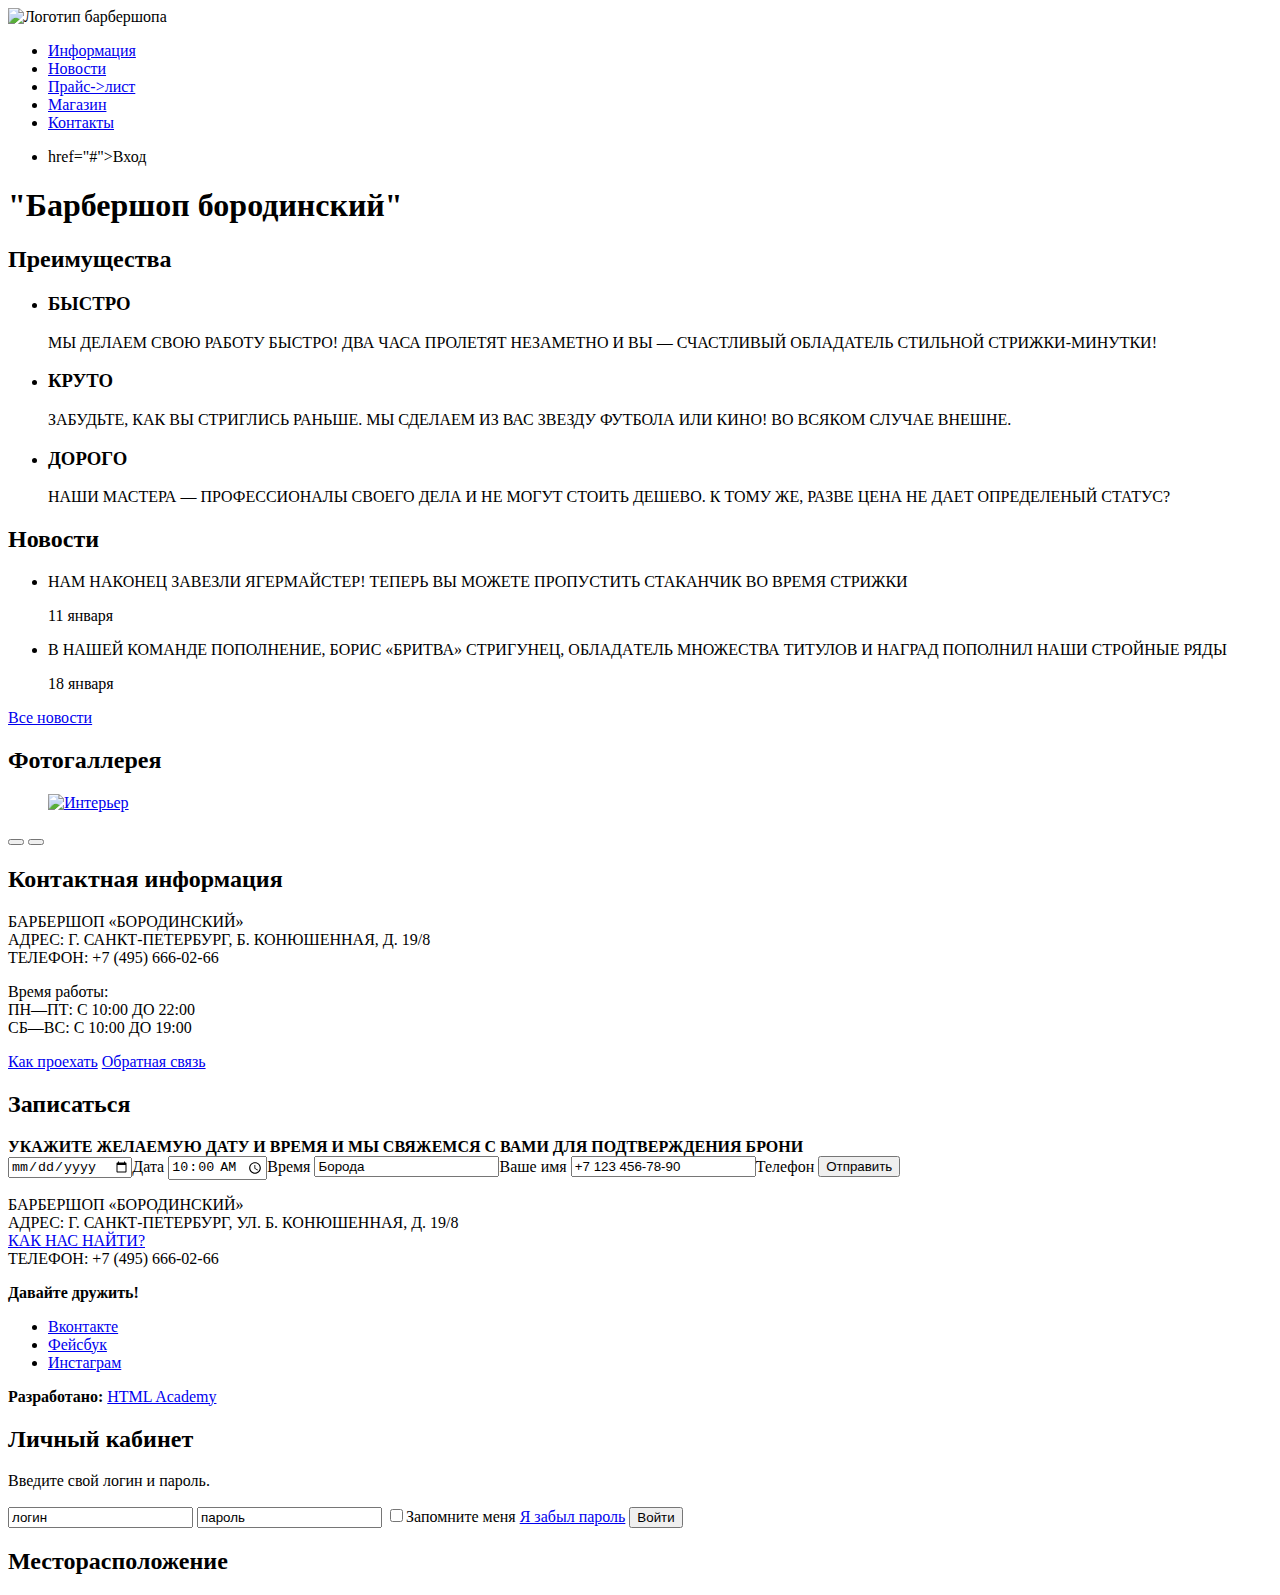
==== index.html @ cf3f2c6b "Первая разметка index" ====
<!DOCTYPE html>
  <html lang="ru">
    <head>
      <meta charset="utf-8">
      <title>Barbershop borodinski</title>
    </head>
    <body>
      <header class="page-header">
        <nav class="page-navi">
          <a class="page-header-logo">
            <img src="1" alt="Логотип барбершопа">
          </a>
          <ul class="site-navi">
            <li><a href="info.html">Информация</a></li>
            <li><a href="news.html">Новости</a></li>
            <li><a href="price.html">Прайс->лист</a></li>
            <li><a href="shop.html">Магазин</a></li>
            <li><a href="contacts.html">Контакты</a></li>
          </ul>
          <ul class="user-navi">
            <li><a class="login-link">href="#">Вход</a></li>
          </ul>
        </nav>
      </header>
      <main>
        <h1 class="visually-hidden">"Барбершоп бородинский"</h1>
        <section class="features">
          <h2 class="visually-hidden">Преимущества</h2>
          <ul class="features-list">
            <li class="feature-item">
              <h3>БЫСТРО</h3>
              <p>МЫ ДЕЛАЕМ СВОЮ РАБОТУ БЫСТРО! ДВА ЧАСА ПРОЛЕТЯТ
                НЕЗАМЕТНО И ВЫ — СЧАСТЛИВЫЙ ОБЛАДАТЕЛЬ
                СТИЛЬНОЙ СТРИЖКИ-МИНУТКИ!</p>
            </li>
            <li class="feature-item">
              <h3>КРУТО</h3>
              <p>ЗАБУДЬТЕ, КАК ВЫ СТРИГЛИСЬ РАНЬШЕ.
              МЫ СДЕЛАЕМ ИЗ ВАС ЗВЕЗДУ ФУТБОЛА ИЛИ КИНО!
              ВО ВСЯКОМ СЛУЧАЕ ВНЕШНЕ.
              </p>
            </li>
            <li class="feature-item">
              <h3>ДОРОГО</h3>
              <p>НАШИ МАСТЕРА — ПРОФЕССИОНАЛЫ СВОЕГО ДЕЛА И НЕ МОГУТ
                СТОИТЬ ДЕШЕВО. К ТОМУ ЖЕ, РАЗВЕ
                ЦЕНА НЕ ДАЕТ ОПРЕДЕЛЕНЫЙ СТАТУС?</p>
            </li>
          </ul>
        </section>
        <section class="news">
          <h2>Новости</h2>
          <ul class="news-list">
            <li class="news-item">
              <p>НАМ НАКОНЕЦ ЗАВЕЗЛИ ЯГЕРМАЙСТЕР! ТЕПЕРЬ ВЫ МОЖЕТЕ ПРОПУСТИТЬ СТАКАНЧИК ВО ВРЕМЯ СТРИЖКИ</p>
              <time datetime="2019-01-11">11 января</time>
            </li>
            <li class="news-item">
              <p>В НАШЕЙ КОМАНДЕ ПОПОЛНЕНИЕ, БОРИС «БРИТВА» СТРИГУНЕЦ, ОБЛАДAТЕЛЬ МНОЖЕСТВА ТИТУЛОВ И НАГРАД ПОПОЛНИЛ НАШИ СТРОЙНЫЕ РЯДЫ</p>
              <time datetime="2019-01-18">18 января</time>
            </li>
          </ul>
          <a href="news.html" class="button">Все новости</a>
        </section>
        <section class="gallery">
          <h2>Фотогаллерея</h2>
          <figure class="gallery-content">
            <a href="#"><img src="img/stulio.jpg" width="286" height="164" alt="Интерьер"> </a>
          </figure>
          <button type="button" name="back" class="button gallery-button gallery-button-back"></button>
          <button type="button" name="forward" class="button gallery-button gallery-button-forward"></button>
        </section>
        <section class="contacts">
          <h2>Контактная информация</h2>
          <p>БАРБЕРШОП «БОРОДИНСКИЙ»<br>
            АДРЕС: Г. САНКТ-ПЕТЕРБУРГ, Б. КОНЮШЕННАЯ, Д. 19/8<br>
            ТЕЛЕФОН: +7 (495) 666-02-66</p>
          <p>
            Время работы:<br>
            ПН—ПТ: С 10:00 ДО 22:00<br>
            СБ—ВС: С 10:00 ДО 19:00
          </p>
          <a href="#" class="button">Как проехать</a>
          <a href="#" class="button">Обратная связь</a>
        </section>
        <section class="signup">
          <h2>Записаться</h2>
          <b>УКАЖИТЕ ЖЕЛАЕМУЮ ДАТУ И ВРЕМЯ И МЫ СВЯЖЕМСЯ С ВАМИ ДЛЯ ПОДТВЕРЖДЕНИЯ БРОНИ</b>
          <form class="signup-form" action="index.html" method="post">
            <input type="date" name="date" value="08.10.2017"><label for="date">Дата</label>
            <input type="time" name="time" value="10:00"><label for="time">Время</label>
            <input type="text" name="name" value="Борода"><label for="name">Ваше имя</label>
            <input type="tel" name="phone" value="+7 123 456-78-90"><label for="phone">Телефон</label>
            <button type="submit" name="send">Отправить</button>
          </form>
        </section>
      </main>
      <footer class="page-footer">
        <p class="footer-contacts">
          БАРБЕРШОП «БОРОДИНСКИЙ»<br>
          АДРЕС: Г. САНКТ-ПЕТЕРБУРГ, УЛ. Б. КОНЮШЕННАЯ, Д. 19/8<br>
          <a href="map.html">КАК НАС НАЙТИ?</a><br>
          ТЕЛЕФОН: +7 (495) 666-02-66
        </p>
        <div class="footer-social">
          <b>Давайте дружить!</b>
          <ul>
            <li><a href="#" class="social-button vk-link">Вконтакте</a></li>
            <li><a href="#" class="social-button fb-link">Фейсбук</a></li>
            <li><a href="#" class="social-button inst-link">Инстаграм</a></li>
          </ul>
        </div>
        <p class="footer-copyright">
          <b>Разработано:</b>
          <a href="https://htmlacademy.ru" class="button">HTML Academy</a>
        </p>
      </footer>
      <section class="modal modal-login">
        <h2>Личный кабинет</h2>
        <p>Введите свой логин и пароль.</p>
        <form class="modal-login-form" action="index.html" method="post">
          <input type="text" name="login" value="логин">
          <input type="text" name="password" value="пароль">
          <input type="checkbox" name="remember"><label for="remember">Запомните меня</label>
          <a href="#" class="password-restore-link">Я забыл пароль</a>
          <button type="submit" name="button">Войти</button>
        </form>
      </section>
      <section class="modal modal-map">
        <h2 class="visually-hidden">Месторасположение</h2>

      </section>



    </body>
  </html>
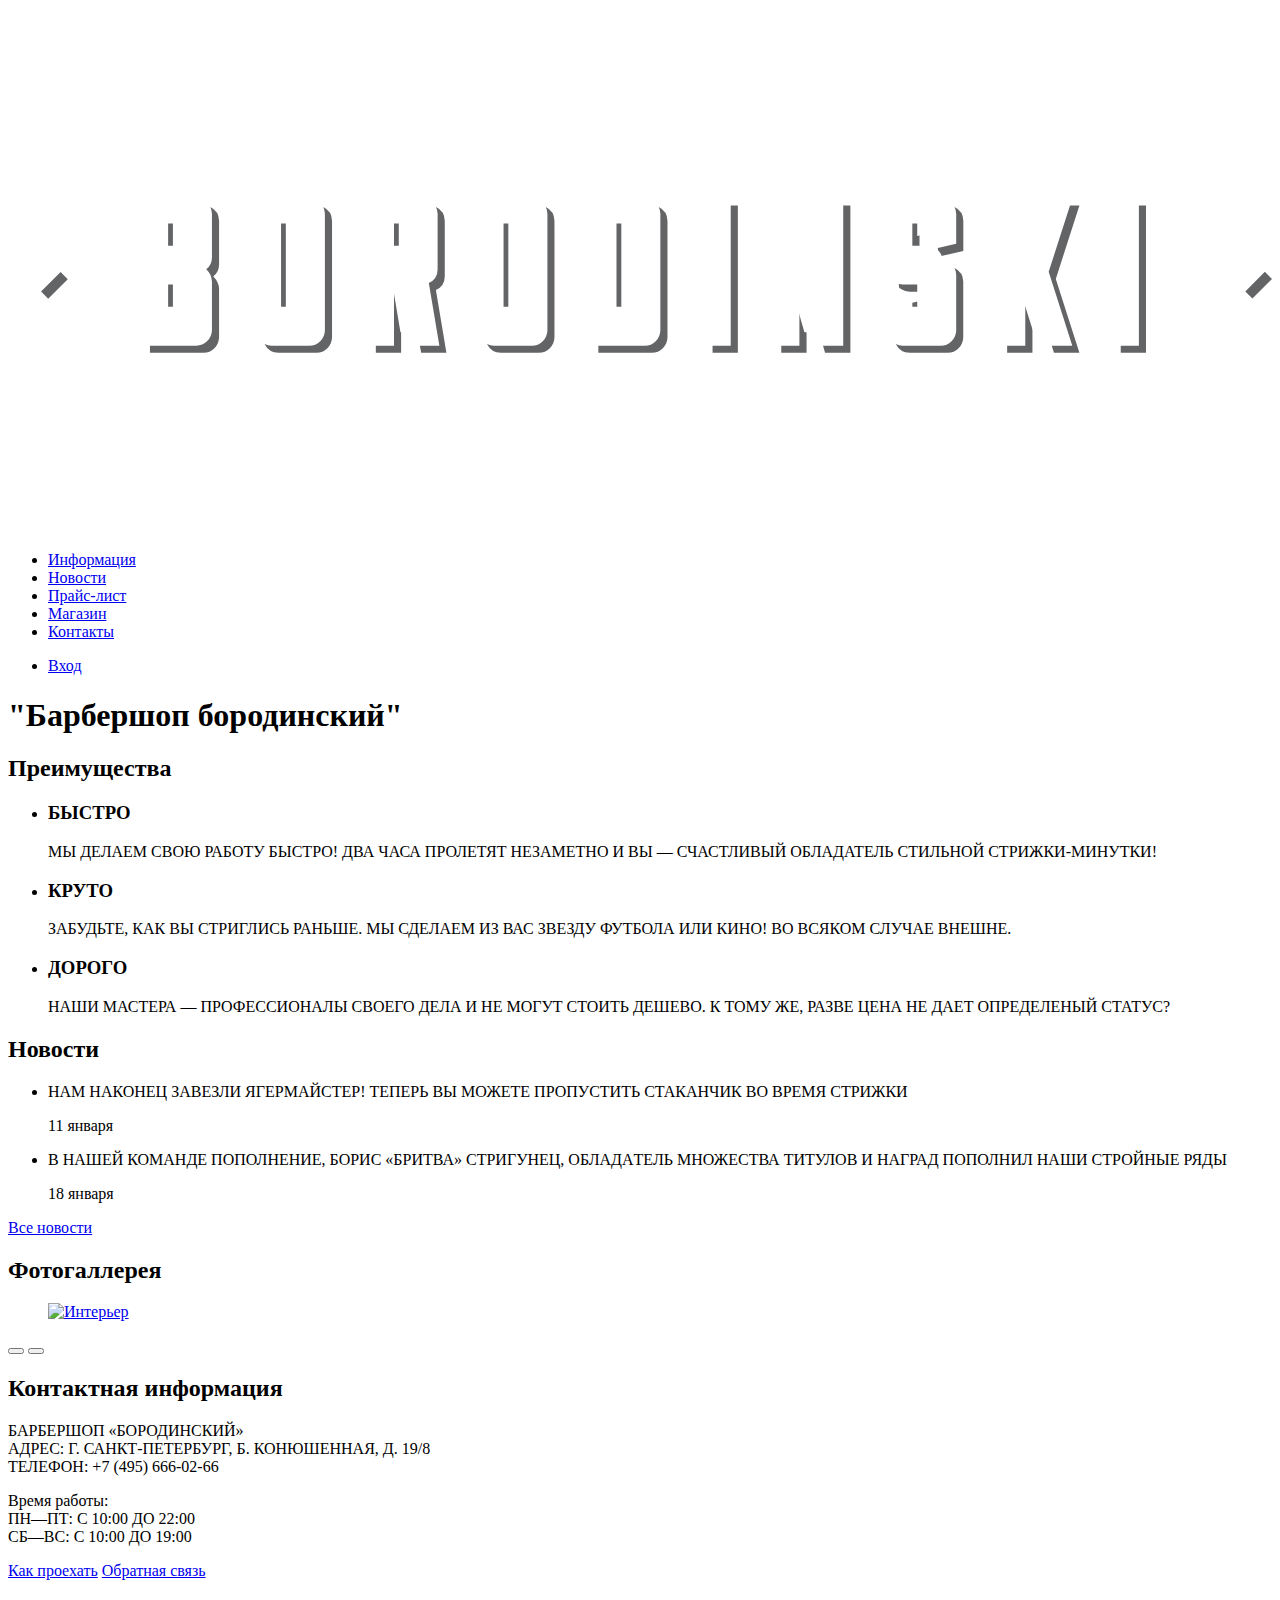
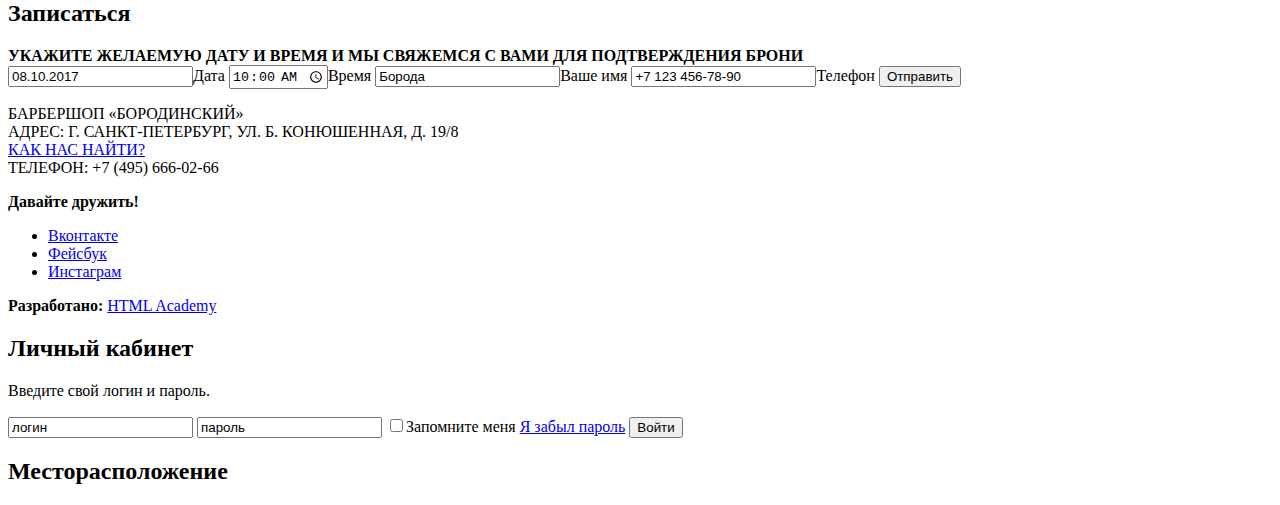
==== commit ab0c17b6: "Первичная разметка страниц" ====
--- a/index.html
+++ b/index.html
@@ -8,17 +8,17 @@
       <header class="page-header">
         <nav class="page-navi">
           <a class="page-header-logo">
-            <img src="1" alt="Логотип барбершопа">
+            <img src="img/index-logo.svg" alt="Логотип барбершопа">
           </a>
           <ul class="site-navi">
             <li><a href="info.html">Информация</a></li>
             <li><a href="news.html">Новости</a></li>
-            <li><a href="price.html">Прайс->лист</a></li>
+            <li><a href="price.html">Прайс-лист</a></li>
             <li><a href="shop.html">Магазин</a></li>
             <li><a href="contacts.html">Контакты</a></li>
           </ul>
           <ul class="user-navi">
-            <li><a class="login-link">href="#">Вход</a></li>
+            <li><a class="login-link" href="#">Вход</a></li>
           </ul>
         </nav>
       </header>
@@ -87,10 +87,10 @@
           <h2>Записаться</h2>
           <b>УКАЖИТЕ ЖЕЛАЕМУЮ ДАТУ И ВРЕМЯ И МЫ СВЯЖЕМСЯ С ВАМИ ДЛЯ ПОДТВЕРЖДЕНИЯ БРОНИ</b>
           <form class="signup-form" action="index.html" method="post">
-            <input type="date" name="date" value="08.10.2017"><label for="date">Дата</label>
-            <input type="time" name="time" value="10:00"><label for="time">Время</label>
-            <input type="text" name="name" value="Борода"><label for="name">Ваше имя</label>
-            <input type="tel" name="phone" value="+7 123 456-78-90"><label for="phone">Телефон</label>
+            <input type="text" name="date" id="date" value="08.10.2017"><label for="date">Дата</label>
+            <input type="time" name="time" id="time" value="10:00"><label for="time">Время</label>
+            <input type="text" name="name" id="name" value="Борода"><label for="name">Ваше имя</label>
+            <input type="tel" name="phone" id="phone" value="+7 123 456-78-90"><label for="phone">Телефон</label>
             <button type="submit" name="send">Отправить</button>
           </form>
         </section>
@@ -119,9 +119,9 @@
         <h2>Личный кабинет</h2>
         <p>Введите свой логин и пароль.</p>
         <form class="modal-login-form" action="index.html" method="post">
-          <input type="text" name="login" value="логин">
+          <input type="text" name="login" id="login" value="логин">
           <input type="text" name="password" value="пароль">
-          <input type="checkbox" name="remember"><label for="remember">Запомните меня</label>
+          <input type="checkbox" id="remember" name="remember"><label for="remember">Запомните меня</label>
           <a href="#" class="password-restore-link">Я забыл пароль</a>
           <button type="submit" name="button">Войти</button>
         </form>
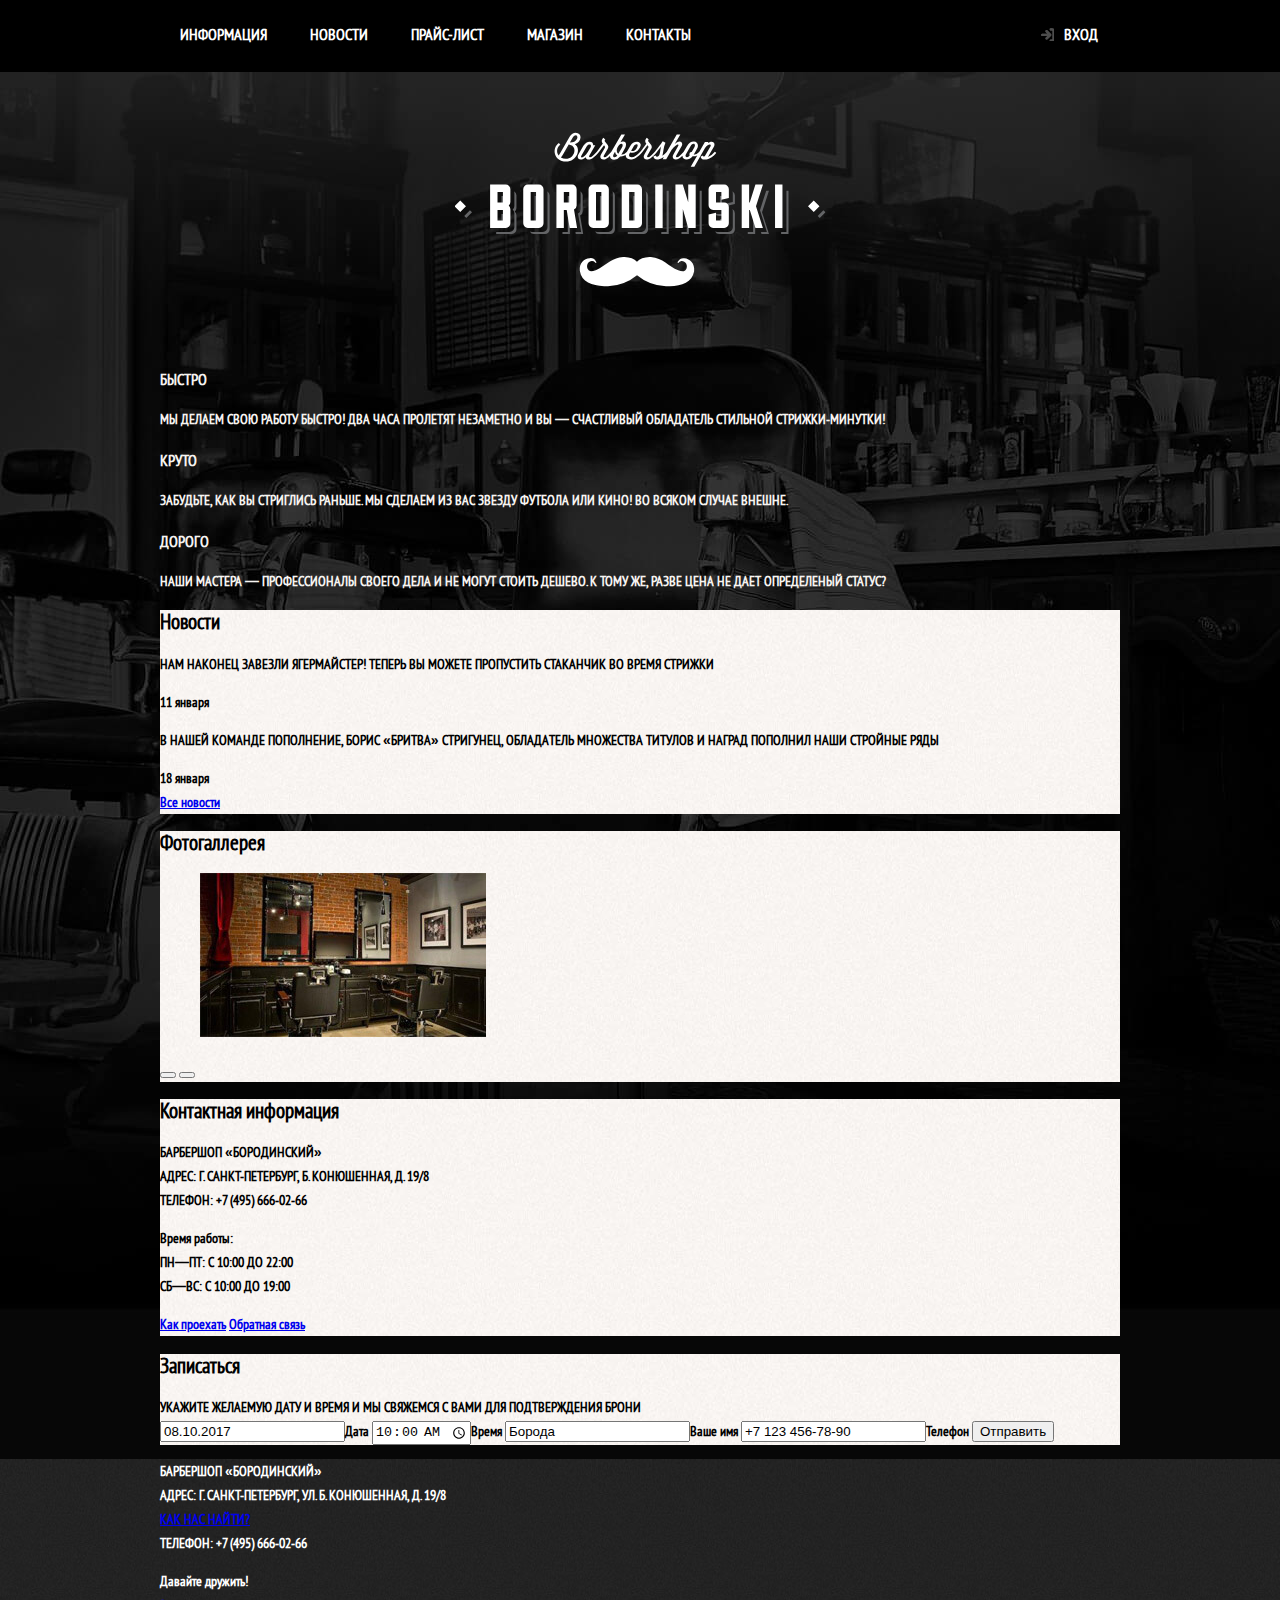
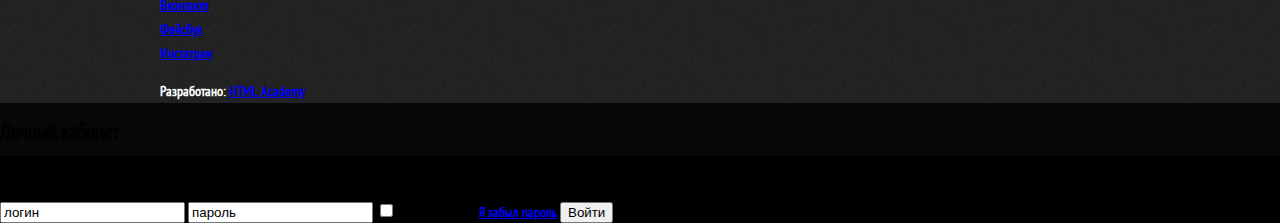
==== commit e1e81152: "Стилизовал хэдеры, загрузил контентные картинки" ====
--- a/index.html
+++ b/index.html
@@ -3,117 +3,127 @@
     <head>
       <meta charset="utf-8">
       <title>Barbershop borodinski</title>
+      <link rel="stylesheet" href="css/master.css">
     </head>
     <body>
       <header class="page-header">
-        <nav class="page-navi">
-          <a class="page-header-logo">
-            <img src="img/index-logo.svg" alt="Логотип барбершопа">
-          </a>
-          <ul class="site-navi">
-            <li><a href="info.html">Информация</a></li>
-            <li><a href="news.html">Новости</a></li>
-            <li><a href="price.html">Прайс-лист</a></li>
-            <li><a href="shop.html">Магазин</a></li>
-            <li><a href="contacts.html">Контакты</a></li>
-          </ul>
-          <ul class="user-navi">
-            <li><a class="login-link" href="#">Вход</a></li>
-          </ul>
-        </nav>
+        <div class="wraper wraper-header">
+
+          <nav class="page-navi main-page-navi">
+            <a class="page-header-logo">
+              <img src="img/index-logo.svg" width="371" height="155" alt="Логотип барбершопа">
+            </a>
+            <ul class="user-navi">
+              <li><a class="login-link" href="#">Вход</a></li>
+            </ul>
+            <ul class="site-navi">
+              <li><a href="info.html">Информация</a></li>
+              <li><a href="news.html">Новости</a></li>
+              <li><a href="price.html">Прайс-лист</a></li>
+              <li><a href="shop.html">Магазин</a></li>
+              <li><a href="contacts.html">Контакты</a></li>
+            </ul>
+          </nav>
+        </div>
       </header>
       <main>
-        <h1 class="visually-hidden">"Барбершоп бородинский"</h1>
-        <section class="features">
-          <h2 class="visually-hidden">Преимущества</h2>
-          <ul class="features-list">
-            <li class="feature-item">
-              <h3>БЫСТРО</h3>
-              <p>МЫ ДЕЛАЕМ СВОЮ РАБОТУ БЫСТРО! ДВА ЧАСА ПРОЛЕТЯТ
-                НЕЗАМЕТНО И ВЫ — СЧАСТЛИВЫЙ ОБЛАДАТЕЛЬ
-                СТИЛЬНОЙ СТРИЖКИ-МИНУТКИ!</p>
-            </li>
-            <li class="feature-item">
-              <h3>КРУТО</h3>
-              <p>ЗАБУДЬТЕ, КАК ВЫ СТРИГЛИСЬ РАНЬШЕ.
-              МЫ СДЕЛАЕМ ИЗ ВАС ЗВЕЗДУ ФУТБОЛА ИЛИ КИНО!
-              ВО ВСЯКОМ СЛУЧАЕ ВНЕШНЕ.
-              </p>
-            </li>
-            <li class="feature-item">
-              <h3>ДОРОГО</h3>
-              <p>НАШИ МАСТЕРА — ПРОФЕССИОНАЛЫ СВОЕГО ДЕЛА И НЕ МОГУТ
-                СТОИТЬ ДЕШЕВО. К ТОМУ ЖЕ, РАЗВЕ
-                ЦЕНА НЕ ДАЕТ ОПРЕДЕЛЕНЫЙ СТАТУС?</p>
-            </li>
-          </ul>
-        </section>
-        <section class="news">
-          <h2>Новости</h2>
-          <ul class="news-list">
-            <li class="news-item">
-              <p>НАМ НАКОНЕЦ ЗАВЕЗЛИ ЯГЕРМАЙСТЕР! ТЕПЕРЬ ВЫ МОЖЕТЕ ПРОПУСТИТЬ СТАКАНЧИК ВО ВРЕМЯ СТРИЖКИ</p>
-              <time datetime="2019-01-11">11 января</time>
-            </li>
-            <li class="news-item">
-              <p>В НАШЕЙ КОМАНДЕ ПОПОЛНЕНИЕ, БОРИС «БРИТВА» СТРИГУНЕЦ, ОБЛАДAТЕЛЬ МНОЖЕСТВА ТИТУЛОВ И НАГРАД ПОПОЛНИЛ НАШИ СТРОЙНЫЕ РЯДЫ</p>
-              <time datetime="2019-01-18">18 января</time>
-            </li>
-          </ul>
-          <a href="news.html" class="button">Все новости</a>
-        </section>
-        <section class="gallery">
-          <h2>Фотогаллерея</h2>
-          <figure class="gallery-content">
-            <a href="#"><img src="img/stulio.jpg" width="286" height="164" alt="Интерьер"> </a>
-          </figure>
-          <button type="button" name="back" class="button gallery-button gallery-button-back"></button>
-          <button type="button" name="forward" class="button gallery-button gallery-button-forward"></button>
-        </section>
-        <section class="contacts">
-          <h2>Контактная информация</h2>
-          <p>БАРБЕРШОП «БОРОДИНСКИЙ»<br>
-            АДРЕС: Г. САНКТ-ПЕТЕРБУРГ, Б. КОНЮШЕННАЯ, Д. 19/8<br>
-            ТЕЛЕФОН: +7 (495) 666-02-66</p>
-          <p>
-            Время работы:<br>
-            ПН—ПТ: С 10:00 ДО 22:00<br>
-            СБ—ВС: С 10:00 ДО 19:00
-          </p>
-          <a href="#" class="button">Как проехать</a>
-          <a href="#" class="button">Обратная связь</a>
-        </section>
-        <section class="signup">
-          <h2>Записаться</h2>
-          <b>УКАЖИТЕ ЖЕЛАЕМУЮ ДАТУ И ВРЕМЯ И МЫ СВЯЖЕМСЯ С ВАМИ ДЛЯ ПОДТВЕРЖДЕНИЯ БРОНИ</b>
-          <form class="signup-form" action="index.html" method="post">
-            <input type="text" name="date" id="date" value="08.10.2017"><label for="date">Дата</label>
-            <input type="time" name="time" id="time" value="10:00"><label for="time">Время</label>
-            <input type="text" name="name" id="name" value="Борода"><label for="name">Ваше имя</label>
-            <input type="tel" name="phone" id="phone" value="+7 123 456-78-90"><label for="phone">Телефон</label>
-            <button type="submit" name="send">Отправить</button>
-          </form>
-        </section>
+        <div class="wraper wraper-main">
+
+          <h1 class="visually-hidden">"Барбершоп бородинский"</h1>
+          <section class="features">
+            <h2 class="visually-hidden">Преимущества</h2>
+            <ul class="features-list">
+              <li class="feature-item">
+                <h3>БЫСТРО</h3>
+                <p>МЫ ДЕЛАЕМ СВОЮ РАБОТУ БЫСТРО! ДВА ЧАСА ПРОЛЕТЯТ
+                  НЕЗАМЕТНО И ВЫ — СЧАСТЛИВЫЙ ОБЛАДАТЕЛЬ
+                  СТИЛЬНОЙ СТРИЖКИ-МИНУТКИ!</p>
+              </li>
+              <li class="feature-item">
+                <h3>КРУТО</h3>
+                <p>ЗАБУДЬТЕ, КАК ВЫ СТРИГЛИСЬ РАНЬШЕ.
+                МЫ СДЕЛАЕМ ИЗ ВАС ЗВЕЗДУ ФУТБОЛА ИЛИ КИНО!
+                ВО ВСЯКОМ СЛУЧАЕ ВНЕШНЕ.
+                </p>
+              </li>
+              <li class="feature-item">
+                <h3>ДОРОГО</h3>
+                <p>НАШИ МАСТЕРА — ПРОФЕССИОНАЛЫ СВОЕГО ДЕЛА И НЕ МОГУТ
+                  СТОИТЬ ДЕШЕВО. К ТОМУ ЖЕ, РАЗВЕ
+                  ЦЕНА НЕ ДАЕТ ОПРЕДЕЛЕНЫЙ СТАТУС?</p>
+              </li>
+            </ul>
+          </section>
+          <section class="news noisy-background">
+            <h2>Новости</h2>
+            <ul class="news-list">
+              <li class="news-item">
+                <p>НАМ НАКОНЕЦ ЗАВЕЗЛИ ЯГЕРМАЙСТЕР! ТЕПЕРЬ ВЫ МОЖЕТЕ ПРОПУСТИТЬ СТАКАНЧИК ВО ВРЕМЯ СТРИЖКИ</p>
+                <time datetime="2019-01-11">11 января</time>
+              </li>
+              <li class="news-item">
+                <p>В НАШЕЙ КОМАНДЕ ПОПОЛНЕНИЕ, БОРИС «БРИТВА» СТРИГУНЕЦ, ОБЛАДAТЕЛЬ МНОЖЕСТВА ТИТУЛОВ И НАГРАД ПОПОЛНИЛ НАШИ СТРОЙНЫЕ РЯДЫ</p>
+                <time datetime="2019-01-18">18 января</time>
+              </li>
+            </ul>
+            <a href="news.html" class="button">Все новости</a>
+          </section>
+          <section class="gallery noisy-background">
+            <h2>Фотогаллерея</h2>
+            <figure class="gallery-content">
+              <a href="#"><img src="img/studio.jpg" width="286" height="164" alt="Интерьер"> </a>
+            </figure>
+            <button type="button" name="back" class="button gallery-button gallery-button-back"></button>
+            <button type="button" name="forward" class="button gallery-button gallery-button-forward"></button>
+          </section>
+          <section class="contacts noisy-background">
+            <h2>Контактная информация</h2>
+            <p>БАРБЕРШОП «БОРОДИНСКИЙ»<br>
+              АДРЕС: Г. САНКТ-ПЕТЕРБУРГ, Б. КОНЮШЕННАЯ, Д. 19/8<br>
+              ТЕЛЕФОН: +7 (495) 666-02-66</p>
+            <p>
+              Время работы:<br>
+              ПН—ПТ: С 10:00 ДО 22:00<br>
+              СБ—ВС: С 10:00 ДО 19:00
+            </p>
+            <a href="#" class="button">Как проехать</a>
+            <a href="#" class="button">Обратная связь</a>
+          </section>
+          <section class="signup noisy-background">
+            <h2>Записаться</h2>
+            <b>УКАЖИТЕ ЖЕЛАЕМУЮ ДАТУ И ВРЕМЯ И МЫ СВЯЖЕМСЯ С ВАМИ ДЛЯ ПОДТВЕРЖДЕНИЯ БРОНИ</b>
+            <form class="signup-form" action="index.html" method="post">
+              <input type="text" name="date" id="date" value="08.10.2017"><label for="date">Дата</label>
+              <input type="time" name="time" id="time" value="10:00"><label for="time">Время</label>
+              <input type="text" name="name" id="name" value="Борода"><label for="name">Ваше имя</label>
+              <input type="tel" name="phone" id="phone" value="+7 123 456-78-90"><label for="phone">Телефон</label>
+              <button type="submit" name="send">Отправить</button>
+            </form>
+          </section>
+        </div>
       </main>
       <footer class="page-footer">
-        <p class="footer-contacts">
-          БАРБЕРШОП «БОРОДИНСКИЙ»<br>
-          АДРЕС: Г. САНКТ-ПЕТЕРБУРГ, УЛ. Б. КОНЮШЕННАЯ, Д. 19/8<br>
-          <a href="map.html">КАК НАС НАЙТИ?</a><br>
-          ТЕЛЕФОН: +7 (495) 666-02-66
-        </p>
-        <div class="footer-social">
-          <b>Давайте дружить!</b>
-          <ul>
-            <li><a href="#" class="social-button vk-link">Вконтакте</a></li>
-            <li><a href="#" class="social-button fb-link">Фейсбук</a></li>
-            <li><a href="#" class="social-button inst-link">Инстаграм</a></li>
-          </ul>
+        <div class="wraper wraper-footer">
+
+          <p class="footer-contacts">
+            БАРБЕРШОП «БОРОДИНСКИЙ»<br>
+            АДРЕС: Г. САНКТ-ПЕТЕРБУРГ, УЛ. Б. КОНЮШЕННАЯ, Д. 19/8<br>
+            <a href="map.html">КАК НАС НАЙТИ?</a><br>
+            ТЕЛЕФОН: +7 (495) 666-02-66
+          </p>
+          <div class="footer-social">
+            <b>Давайте дружить!</b>
+            <ul>
+              <li><a href="#" class="social-button vk-link">Вконтакте</a></li>
+              <li><a href="#" class="social-button fb-link">Фейсбук</a></li>
+              <li><a href="#" class="social-button inst-link">Инстаграм</a></li>
+            </ul>
+          </div>
+          <p class="footer-copyright">
+            <b>Разработано:</b>
+            <a href="https://htmlacademy.ru" class="button">HTML Academy</a>
+          </p>
         </div>
-        <p class="footer-copyright">
-          <b>Разработано:</b>
-          <a href="https://htmlacademy.ru" class="button">HTML Academy</a>
-        </p>
       </footer>
       <section class="modal modal-login">
         <h2>Личный кабинет</h2>
--- a/css/master.css
+++ b/css/master.css
@@ -0,0 +1,115 @@
+@font-face {
+  font-family: "PT Sans Narrow";
+  src: url("ptsansnarrow.woff") format("woff");
+}
+
+html {
+  height: 100%;
+  width: 100%;
+  margin: 0;
+  padding: 0;
+}
+
+body {
+  margin: 0;
+  padding: 0;
+  font-family: "PT Sans Narrow", Arial, sans-serif;
+  font-weight: bold;
+  font-size: 14px;
+  line-height: 24px;
+  background: #000000 url("../img/background.jpg") no-repeat center 40px;
+}
+ul {
+  list-style: none;
+  margin: 0;
+  padding: 0;
+}
+header.page-header {
+  height: 72px;
+  background-color: #000000;
+}
+.wraper {
+  margin: 0 auto;
+  width: 960px;
+  padding: 0 10px;
+}
+.visually-hidden {
+  display: none;
+}
+.clearfix::after {
+  content: "";
+  display: table;
+  clear: both;
+}
+.page-header .page-navi {
+  position: relative;
+  text-transform: uppercase;
+  padding-top: 23px;
+  padding-left: 20px;
+}
+.page-header .page-navi li {
+  display: inline-block;
+  height: 48px;
+  font-size: 16px;
+  line-height: 20px;
+  color: #ffffff;
+}
+.site-navi-current {
+  box-shadow: inset 0 -4px 0 #ffffff;
+}
+.page-header .main-page-navi .page-header-logo {
+  position: absolute;
+  display: block;
+  width: 371px;
+  top: 132px;
+  left: 50%;
+  transform: translateX(-50%);
+  margin: 0 auto;
+  text-align: center;
+}
+.page-header .page-navi .page-header-logo {
+  float: left;
+  margin-right: 40px;
+}
+.page-header .page-navi .site-navi {
+  float: left;
+}
+
+.page-header .page-navi .site-navi li {
+  margin-right: 40px;
+}
+.page-header .page-navi .user-navi {
+  float: right;
+  padding-right: 22px;
+
+}
+.login-link {
+  position: relative;
+  vertical-align: top;
+}
+.login-link::before {
+  content: "";
+  position: absolute;
+  left: -24px;
+  top: 3px;
+  height: 14px;
+  width: 14px;
+  background: url("../img/login-icon.svg") no-repeat 0 0;
+  opacity: 0.3;
+}
+.page-header .page-navi a {
+  text-decoration: none;
+  color: #ffffff;
+}
+
+.features {
+  color: #f7f4f1;
+  margin-top: 295px;
+}
+.noisy-background {
+  background: #f8f5f2 url("../img/noise-bg.jpg") 0 0;
+}
+footer.page-footer {
+  color: #ffffff;
+  background: #232323 url("../img/dark-noise-bg.jpg") 0 0;
+}
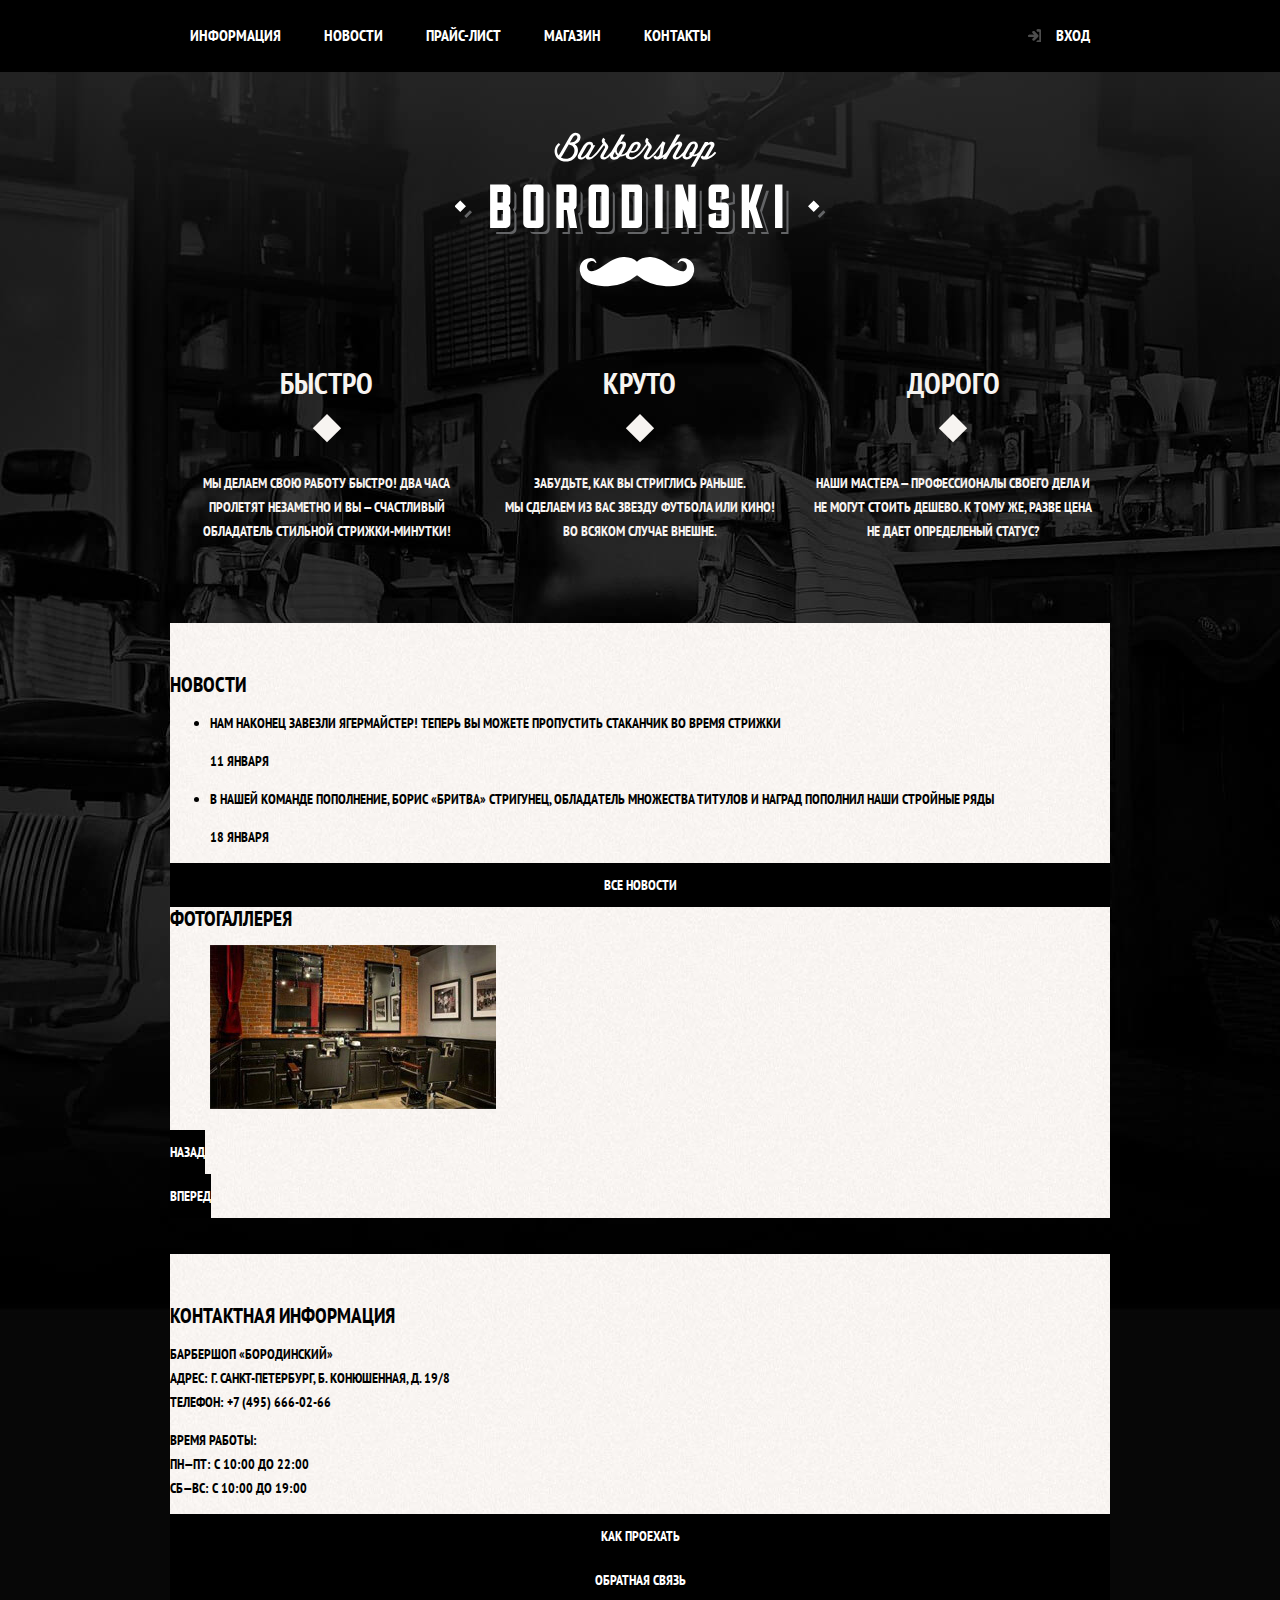
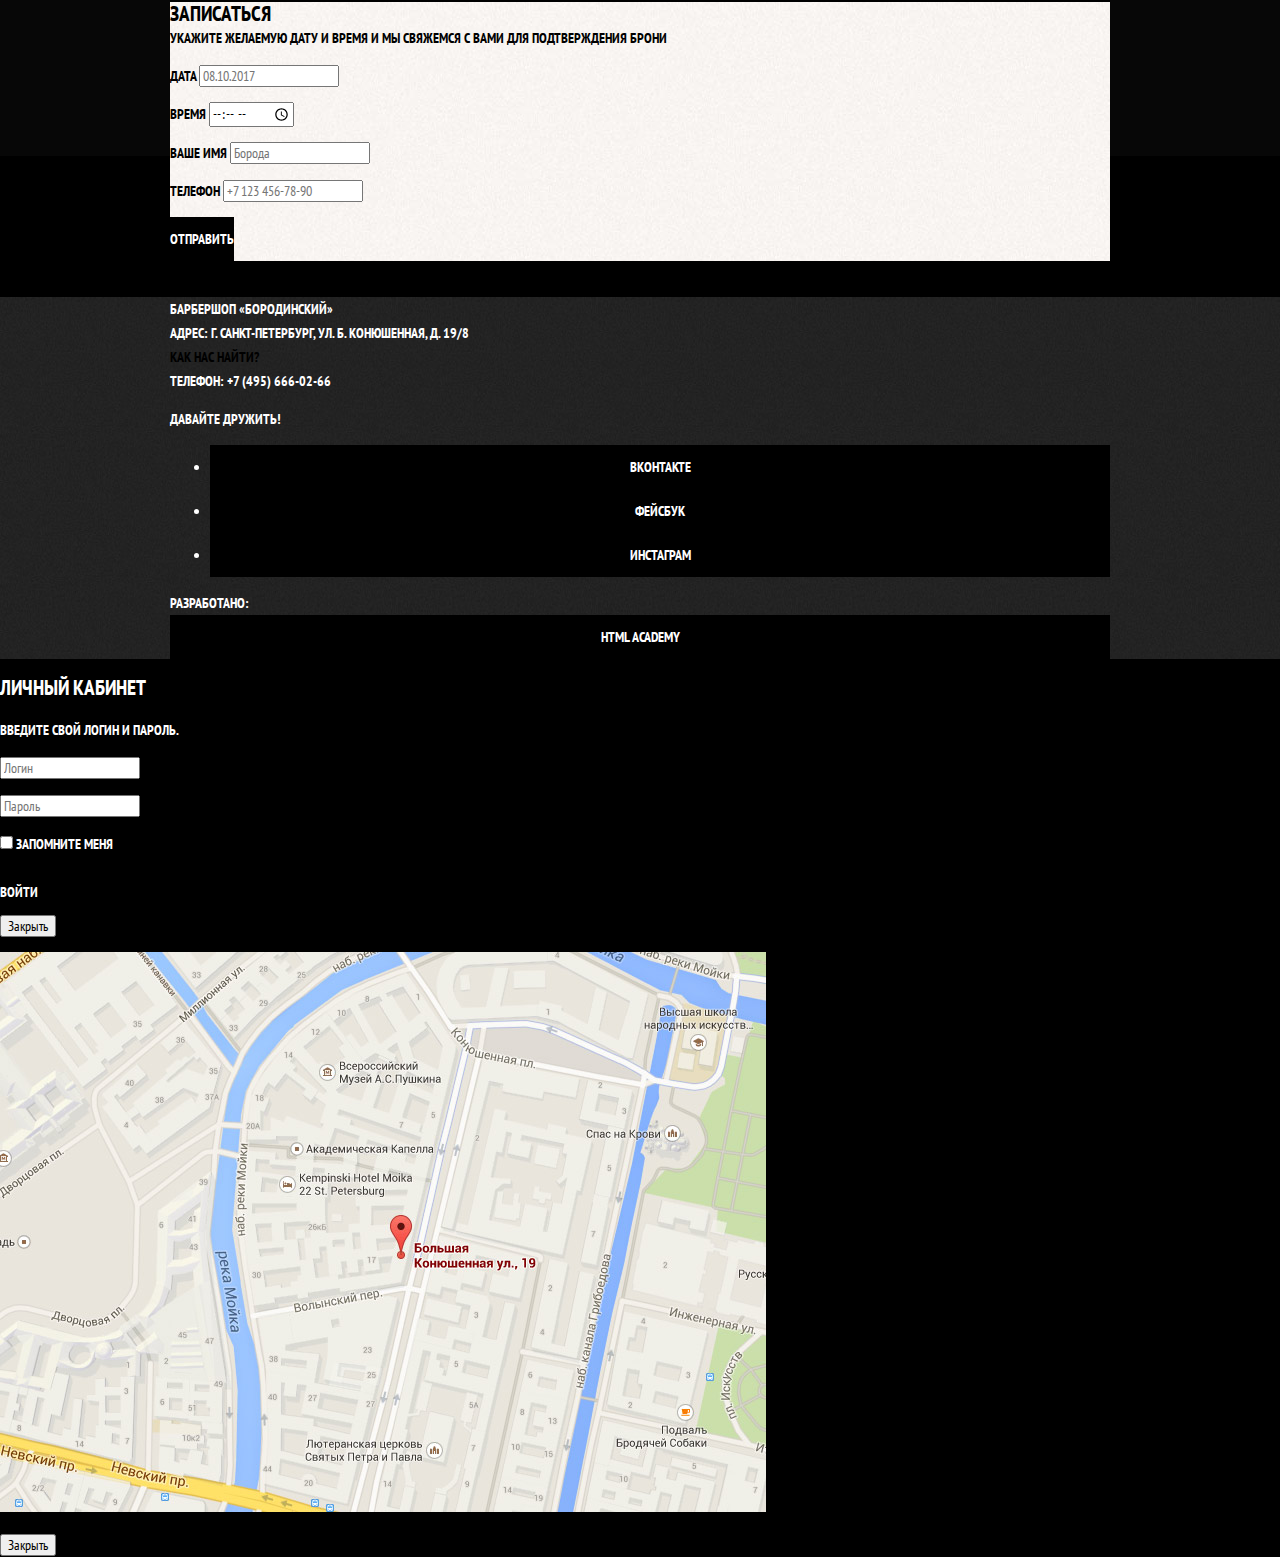
==== commit 39f33498: "Стилизовал мейны иннеров" ====
--- a/index.html
+++ b/index.html
@@ -3,25 +3,27 @@
     <head>
       <meta charset="utf-8">
       <title>Barbershop borodinski</title>
+      <link rel="stylesheet" href="css/normalize.css">
       <link rel="stylesheet" href="css/master.css">
+      <link href="https://fonts.googleapis.com/css?family=PT+Sans+Narrow:400,700&amp;subset=cyrillic-ext" rel="stylesheet">
     </head>
     <body>
       <header class="page-header">
         <div class="wraper wraper-header">
 
-          <nav class="page-navi main-page-navi">
-            <a class="page-header-logo">
+          <nav class="page-navi main-page-navi clearfix">
+            <div class="page-header-logo">
               <img src="img/index-logo.svg" width="371" height="155" alt="Логотип барбершопа">
-            </a>
-            <ul class="user-navi">
-              <li><a class="login-link" href="#">Вход</a></li>
-            </ul>
+            </div>
             <ul class="site-navi">
               <li><a href="info.html">Информация</a></li>
               <li><a href="news.html">Новости</a></li>
               <li><a href="price.html">Прайс-лист</a></li>
               <li><a href="shop.html">Магазин</a></li>
               <li><a href="contacts.html">Контакты</a></li>
+            </ul>
+            <ul class="user-navi">
+              <li><a class="login-link" href="login.html">Вход</a></li>
             </ul>
           </nav>
         </div>
@@ -41,7 +43,7 @@
               </li>
               <li class="feature-item">
                 <h3>КРУТО</h3>
-                <p>ЗАБУДЬТЕ, КАК ВЫ СТРИГЛИСЬ РАНЬШЕ.
+                <p>ЗАБУДЬТЕ, КАК ВЫ СТРИГЛИСЬ РАНЬШЕ.<br>
                 МЫ СДЕЛАЕМ ИЗ ВАС ЗВЕЗДУ ФУТБОЛА ИЛИ КИНО!
                 ВО ВСЯКОМ СЛУЧАЕ ВНЕШНЕ.
                 </p>
@@ -54,52 +56,68 @@
               </li>
             </ul>
           </section>
-          <section class="news noisy-background">
-            <h2>Новости</h2>
-            <ul class="news-list">
-              <li class="news-item">
-                <p>НАМ НАКОНЕЦ ЗАВЕЗЛИ ЯГЕРМАЙСТЕР! ТЕПЕРЬ ВЫ МОЖЕТЕ ПРОПУСТИТЬ СТАКАНЧИК ВО ВРЕМЯ СТРИЖКИ</p>
-                <time datetime="2019-01-11">11 января</time>
-              </li>
-              <li class="news-item">
-                <p>В НАШЕЙ КОМАНДЕ ПОПОЛНЕНИЕ, БОРИС «БРИТВА» СТРИГУНЕЦ, ОБЛАДAТЕЛЬ МНОЖЕСТВА ТИТУЛОВ И НАГРАД ПОПОЛНИЛ НАШИ СТРОЙНЫЕ РЯДЫ</p>
-                <time datetime="2019-01-18">18 января</time>
-              </li>
-            </ul>
-            <a href="news.html" class="button">Все новости</a>
-          </section>
-          <section class="gallery noisy-background">
-            <h2>Фотогаллерея</h2>
-            <figure class="gallery-content">
-              <a href="#"><img src="img/studio.jpg" width="286" height="164" alt="Интерьер"> </a>
-            </figure>
-            <button type="button" name="back" class="button gallery-button gallery-button-back"></button>
-            <button type="button" name="forward" class="button gallery-button gallery-button-forward"></button>
-          </section>
-          <section class="contacts noisy-background">
-            <h2>Контактная информация</h2>
-            <p>БАРБЕРШОП «БОРОДИНСКИЙ»<br>
-              АДРЕС: Г. САНКТ-ПЕТЕРБУРГ, Б. КОНЮШЕННАЯ, Д. 19/8<br>
-              ТЕЛЕФОН: +7 (495) 666-02-66</p>
-            <p>
-              Время работы:<br>
-              ПН—ПТ: С 10:00 ДО 22:00<br>
-              СБ—ВС: С 10:00 ДО 19:00
-            </p>
-            <a href="#" class="button">Как проехать</a>
-            <a href="#" class="button">Обратная связь</a>
-          </section>
-          <section class="signup noisy-background">
-            <h2>Записаться</h2>
-            <b>УКАЖИТЕ ЖЕЛАЕМУЮ ДАТУ И ВРЕМЯ И МЫ СВЯЖЕМСЯ С ВАМИ ДЛЯ ПОДТВЕРЖДЕНИЯ БРОНИ</b>
-            <form class="signup-form" action="index.html" method="post">
-              <input type="text" name="date" id="date" value="08.10.2017"><label for="date">Дата</label>
-              <input type="time" name="time" id="time" value="10:00"><label for="time">Время</label>
-              <input type="text" name="name" id="name" value="Борода"><label for="name">Ваше имя</label>
-              <input type="tel" name="phone" id="phone" value="+7 123 456-78-90"><label for="phone">Телефон</label>
-              <button type="submit" name="send">Отправить</button>
-            </form>
-          </section>
+          <div class="noisy-background section-wraper">
+            <section class="news">
+              <h2>Новости</h2>
+              <ul class="news-list">
+                <li class="news-item">
+                  <p>НАМ НАКОНЕЦ ЗАВЕЗЛИ ЯГЕРМАЙСТЕР! ТЕПЕРЬ ВЫ МОЖЕТЕ ПРОПУСТИТЬ СТАКАНЧИК ВО ВРЕМЯ СТРИЖКИ</p>
+                  <time datetime="2019-01-11">11 января</time>
+                </li>
+                <li class="news-item">
+                  <p>В НАШЕЙ КОМАНДЕ ПОПОЛНЕНИЕ, БОРИС «БРИТВА» СТРИГУНЕЦ, ОБЛАДAТЕЛЬ МНОЖЕСТВА ТИТУЛОВ И НАГРАД ПОПОЛНИЛ НАШИ СТРОЙНЫЕ РЯДЫ</p>
+                  <time datetime="2019-01-18">18 января</time>
+                </li>
+              </ul>
+              <a href="news.html" class="button">Все новости</a>
+            </section>
+            <section class="gallery">
+              <h2>Фотогаллерея</h2>
+              <figure class="gallery-content">
+                <a href="#"><img src="img/studio.jpg" width="286" height="164" alt="Интерьер"> </a>
+              </figure>
+              <button type="button" name="back" class="button gallery-button gallery-button-back">Назад</button>
+              <button type="button" name="forward" class="button gallery-button gallery-button-forward">Вперед</button>
+            </section>
+          </div>
+          <div class="noisy-background section-wraper">
+            <section class="contacts noisy-background">
+              <h2>Контактная информация</h2>
+              <p>БАРБЕРШОП «БОРОДИНСКИЙ»<br>
+                АДРЕС: Г. САНКТ-ПЕТЕРБУРГ, Б. КОНЮШЕННАЯ, Д. 19/8<br>
+                ТЕЛЕФОН: +7 (495) 666-02-66</p>
+              <p>
+                Время работы:<br>
+                ПН—ПТ: С 10:00 ДО 22:00<br>
+                СБ—ВС: С 10:00 ДО 19:00
+              </p>
+              <a href="#" class="button">Как проехать</a>
+              <a href="#" class="button">Обратная связь</a>
+            </section>
+            <section class="appointment noisy-background">
+              <h2>Записаться</h2>
+              <b>УКАЖИТЕ ЖЕЛАЕМУЮ ДАТУ И ВРЕМЯ И МЫ СВЯЖЕМСЯ С ВАМИ ДЛЯ ПОДТВЕРЖДЕНИЯ БРОНИ</b>
+              <form class="appointment-form" action="index.html" method="post">
+                <p class="appointment-date-info">
+                  <label for="appointment-date">Дата</label>
+                  <input type="text" name="date" id="appointment-date" placeholder="08.10.2017">
+                </p>
+                <p class="appointment-time-info">
+                  <label for="appointment-time">Время</label>
+                  <input type="time" name="time" id="appointment-time" placeholder="10:00">
+                </p>
+                <p class="appointment-name-info">
+                  <label for="appointment-name">Ваше имя</label>
+                  <input type="text" name="name" id="appointment-name" placeholder="Борода">
+                </p>
+                <p class="appointment-phone-info">
+                  <label for="appointment-phone">Телефон</label>
+                  <input type="tel" name="phone" id="appointment-phone" placeholder="+7 123 456-78-90">
+                </p>
+                <button type="submit" name="send" class="appointment-button button">Отправить</button>
+              </form>
+            </section>
+          </div>
         </div>
       </main>
       <footer class="page-footer">
@@ -114,9 +132,9 @@
           <div class="footer-social">
             <b>Давайте дружить!</b>
             <ul>
-              <li><a href="#" class="social-button vk-link">Вконтакте</a></li>
-              <li><a href="#" class="social-button fb-link">Фейсбук</a></li>
-              <li><a href="#" class="social-button inst-link">Инстаграм</a></li>
+              <li><a href="#" class="button social-button vk-link" aria-label="Вконтакте">Вконтакте</a></li>
+              <li><a href="#" class="button social-button fb-link" aria-label="Фейсбук">Фейсбук</a></li>
+              <li><a href="#" class="button social-button inst-link" aria-label="Инстаграм">Инстаграм</a></li>
             </ul>
           </div>
           <p class="footer-copyright">
@@ -129,15 +147,29 @@
         <h2>Личный кабинет</h2>
         <p>Введите свой логин и пароль.</p>
         <form class="modal-login-form" action="index.html" method="post">
-          <input type="text" name="login" id="login" value="логин">
-          <input type="text" name="password" value="пароль">
-          <input type="checkbox" id="remember" name="remember"><label for="remember">Запомните меня</label>
-          <a href="#" class="password-restore-link">Я забыл пароль</a>
-          <button type="submit" name="button">Войти</button>
+          <p>
+            <input type="text" name="login" id="modal-login-login" placeholder="Логин">
+            <label for="modal-login-login" class="visually-hidden">Логин</label>
+          </p>
+          <p>
+            <input type="password" name="password" id="modal-login-password" placeholder="Пароль">
+            <label for="modal-login-password" class="visually-hidden">Пароль</label>
+          </p>
+          <p class="modal-login-info">
+            <input type="checkbox" id="modal-login-remember" name="remember">
+            <label for="modal-login-remember">Запомните меня</label>
+            <a href="#" class="password-restore-link">Я забыл пароль</a>
+          </p>
+          <button type="submit" name="modal-login-button" class="button">Войти</button>
         </form>
+        <button type="button" class="modal-login-close" name="mobutton">Закрыть</button>
       </section>
       <section class="modal modal-map">
         <h2 class="visually-hidden">Месторасположение</h2>
+        <p>
+          <img src="img/map-full.jpg" width="766" height="560" alt="Офис компании по адресу: Г. САНКТ-ПЕТЕРБУРГ, УЛ. Б. КОНЮШЕННАЯ, Д. 19/8">
+        </p>
+        <button type="button" class="modal-map-close" name="momapbutton">Закрыть</button>
 
       </section>
 
--- a/css/master.css
+++ b/css/master.css
@@ -1,115 +1,731 @@
-@font-face {
-  font-family: "PT Sans Narrow";
-  src: url("ptsansnarrow.woff") format("woff");
-}
-
-html {
-  height: 100%;
-  width: 100%;
-  margin: 0;
+@font-face {
+  font-family: "PT Sans Narrow";
+  src:
+    url("../fonts/ptsansnarrow.woff2") format("woff2"),
+    url("../fonts/ptsansnarrowbold.woff2") format("woff2");
+}
+
+html {
+  height: 100%;
+  width: 100%;
+  margin: 0;
+  padding: 0;
+}
+
+body {
+  min-width: 960px;
+  margin: 0;
+  padding: 0;
+
+  font-family: "PT Sans Narrow", Arial, sans-serif;
+  font-weight: bold;
+  font-size: 14px;
+  line-height: 24px;
+  text-transform: uppercase;
+  color: #ffffff;
+
+  background: #000000 url("../img/background.jpg") no-repeat center 40px;
+}
+.inner-page {
+  color: #000000;
+  background-color: #ffffff;
+}
+a {
+  text-decoration: none;
+  color: #000000;
+}
+
+img {
+  max-width: 100%
+}
+
+.page-navi ul {
+  list-style: none;
+  margin: 0;
+  padding: 0;
+}
+:focus:not(:hover) {
+  outline: 3px ridge #ffffff;
+  outline-offset: 2px;
+}
+main :focus:not(:hover) {
+  outline-color: #000000
+}
+header.page-header {
+  height: 72px;
+  background-color: #000000;
+}
+.wraper {
+  margin: 0 auto;
+  width: 960px;
+  padding: 0 10px;
+  box-sizing: border-box;
+}
+.visually-hidden {
+  position: absolute;
+  height: 1px;
+  width: 1px;
+  margin: -1px;
+  border: 0;
   padding: 0;
-}
-
-body {
-  margin: 0;
-  padding: 0;
-  font-family: "PT Sans Narrow", Arial, sans-serif;
-  font-weight: bold;
-  font-size: 14px;
-  line-height: 24px;
-  background: #000000 url("../img/background.jpg") no-repeat center 40px;
-}
-ul {
-  list-style: none;
-  margin: 0;
-  padding: 0;
-}
-header.page-header {
-  height: 72px;
-  background-color: #000000;
-}
-.wraper {
-  margin: 0 auto;
-  width: 960px;
-  padding: 0 10px;
-}
-.visually-hidden {
-  display: none;
-}
-.clearfix::after {
-  content: "";
-  display: table;
-  clear: both;
-}
-.page-header .page-navi {
+  clip: rect(0, 0, 0, 0);
+  overflow: hidden;
+}
+.clearfix::after {
+  content: "";
+  display: table;
+  clear: both;
+}
+.page-navi {
   position: relative;
-  text-transform: uppercase;
-  padding-top: 23px;
-  padding-left: 20px;
-}
-.page-header .page-navi li {
-  display: inline-block;
-  height: 48px;
-  font-size: 16px;
-  line-height: 20px;
-  color: #ffffff;
-}
-.site-navi-current {
-  box-shadow: inset 0 -4px 0 #ffffff;
-}
-.page-header .main-page-navi .page-header-logo {
+}
+.page-navi li {
+  display: inline-block;
+  font-size: 16px;
+  line-height: 20px;
+  color: #ffffff;
+}
+.page-navi a,
+.site-navi-current span {
+  display: block;
+  height: 72px;
+  box-sizing: border-box;
+  padding: 25px 20px;
+
+  text-decoration: none;
+  color: #ffffff;
+}
+.page-navi a:hover,
+.page-navi a:active,
+.page-navi a:focus {
+  background-color: #242424;
+  outline: none;
+}
+.page-navi a:focus:not(:hover) {
+  box-shadow: inset 0 0 0 4px #ffffff;
+}
+.site-navi-current {
+  box-shadow: inset 0 -4px 0 #ffffff;
+  margin: 0 20px;
+}
+.site-navi-current a {
+  margin: 0 -20px;
+}
+.site-navi-current span {
+  padding: 25px 0;
+}
+.main-page-navi .page-header-logo {
   position: absolute;
   display: block;
   width: 371px;
   top: 132px;
   left: 50%;
   transform: translateX(-50%);
-  margin: 0 auto;
   text-align: center;
-}
-.page-header .page-navi .page-header-logo {
+}
+.page-navi a.page-header-logo {
   float: left;
-  margin-right: 40px;
-}
-.page-header .page-navi .site-navi {
-  float: left;
-}
-
-.page-header .page-navi .site-navi li {
-  margin-right: 40px;
-}
-.page-header .page-navi .user-navi {
-  float: right;
-  padding-right: 22px;
-
-}
-.login-link {
-  position: relative;
-  vertical-align: top;
-}
+
+  padding-top: 23px;
+}
+.site-navi {
+  float: left;
+}
+
+.user-navi {
+  float: right;
+  padding-right: 22px;
+
+}
+.login-link {
+  position: relative;
+  width: 107px;
+
+  text-align: right;
+}
 .login-link::before {
   content: "";
   position: absolute;
-  left: -24px;
-  top: 3px;
+  left: 24px;
+  top: 28px;
   height: 14px;
   width: 14px;
+
   background: url("../img/login-icon.svg") no-repeat 0 0;
   opacity: 0.3;
-}
-.page-header .page-navi a {
+}
+.login-link:hover::before,
+.login-link:active::before,
+.login-link:focus::before {
+  opacity: 1;
+}
+.page-navi a {
+  display: block;
+  height: 72px;
+  box-sizing: border-box;
   text-decoration: none;
   color: #ffffff;
-}
-
-.features {
-  color: #f7f4f1;
-  margin-top: 295px;
-}
-.noisy-background {
-  background: #f8f5f2 url("../img/noise-bg.jpg") 0 0;
-}
-footer.page-footer {
+}
+
+.features {
+  margin-top: 290px;
+
+  text-align: center;
+  color: #f7f4f1;
+}
+.features-list {
+  display: flex;
+  justify-content: space-around;
+
+  margin: 0;
+  padding: 0;
+
+  list-style: none;
+}
+.feature-item {
+  flex-basis: 300px;
+  max-width: 300px;
+
+  padding: 0 15px;
+}
+.feature-item h3 {
+  position: relative;
+
+  margin: 0;
+  padding: 0;
+  margin-bottom: 67px;
+
+  font-size: 30px;
+  line-height: 42px;
+}
+
+.feature-item h3::after {
+  content: "";
+
+  position: absolute;
+  top: 52px;
+  left: 50%;
+
+  width: 20px;
+  height: 20px;
+
+  background-color: #f7f4f1;
+
+  transform: rotate(45deg);
+  transform-origin: left top;
+}
+
+.feature-item p {
+  margin-bottom: 80px;
+}
+
+.section-wraper {
+  margin-bottom: 36px;
+  padding-top: 50px;
+}
+
+.section-wraper h2 {
+  margin: 0;
+  padding: 0;
+}
+.noisy-background {
+  color: #000000;
+  background: #f8f5f2 url("../img/noise-bg.jpg") 0 0;
+}
+.inner-page h1 {
+  padding-top: 50px;
+  margin: 0;
+  margin-bottom: 20px;
+
+  font-size: 30px;
+  line-height: 42px;
+}
+.inner-page main {
+  padding-bottom: 13px;
+  box-shadow: 0 20px 20px 0 rgba(0, 0, 0, 0.5);
+}
+
+.breadcrumbs {
+  display: inline-flex;
+  flex-wrap: wrap;
+  justify-content: flex-start;
+
+  margin: 0;
+  padding: 0;
+
+  list-style: none;
+}
+
+.breadcrumbs li {
+  position: relative;
+  margin-right: 45px;
+}
+
+.breadcrumbs li:not(.breadcrumbs-current)::after {
+  content: "";
+  position: absolute;
+  top: 8px;
+  right: -28px;
+  width: 7px;
+  height: 7px;
+  background-color: #000000;
+  transform: rotate(45deg);
+}
+
+.breadcrumbs-current {
+  color: #aba9a7;
+}
+
+.button {
+  font: inherit;
+  display: block;
+
+  padding: 10px 0;
+
+  text-align: center;
+  vertical-align: middle;
   color: #ffffff;
-  background: #232323 url("../img/dark-noise-bg.jpg") 0 0;
-}
+  text-transform: uppercase;
+  font-size: 14px;
+  line-height: 24px;
+
+  background-color: #000000;
+  border:none;
+  cursor: pointer;
+}
+.button:hover,
+.button:active,
+.button:focus {
+  background-color: #663d15;
+}
+
+.filters {
+  float: left;
+
+  width: 240px;
+  padding-right: 20px;
+  box-sizing: border-box;
+}
+.filter fieldset {
+  margin: 0;
+  padding: 0;
+
+  border: none;
+}
+.filter legend {
+  font-size: 24px;
+  line-height: 30px;
+}
+
+.filter ul {
+  padding: 0;
+  margin:0;
+  margin-top: 30px;
+
+  list-style: none;
+  line-height: 18px;
+}
+.filter-option {
+  position: relative;
+
+  padding-left: 43px;
+  margin-bottom: 17px;
+}
+
+.filter-option:last-of-type {
+  margin-bottom: 50px;
+}
+
+.filter label::before {
+  content: "";
+  position: absolute;
+  left: 0;
+  top: 0;
+
+  width: 20px;
+  height: 20px;
+  box-sizing: border-box;
+
+  border: 2px solid #000101;
+  background-color: #f9f6f3;
+  box-shadow: inset 0 0 3px 0 rgba(0, 0, 0, 0.35)
+
+}
+
+.filter label::after {
+  display: none;
+
+  content: "";
+  position: absolute;
+  left: 0;
+  top: 0;
+
+  width: 20px;
+  height: 20px;
+  box-sizing: border-box;
+
+  background: url("../img/checkbox-cross.svg") no-repeat 50%;
+}
+.filter label {
+  vertical-align: middle;
+
+  cursor: pointer;
+}
+.filter label:hover,
+.filter input:focus + label {
+  color: #663d15;
+}
+
+.filter input:checked + label::after {
+  display: block;
+}
+
+.filter-option input[type="radio"] + label::before {
+  border-radius: 50%;
+}
+
+.filter-option input[type="radio"] + label::after {
+  top: 6px;
+  left: 6px;
+
+  width: 8px;
+  height: 8px;
+  border-radius: 50%;
+  background: #000101;
+}
+
+.filter-option input:disabled + label {
+  color: #818181;
+}
+
+.filter-option input:disabled + label::before {
+  border-color: #818181;
+  box-shadow: none;
+}
+
+.filter-option input:disabled + label::after {
+  background-image: url("../img/checkbox-cross-disabled.svg");
+}
+
+.filter-option input[type="radio"]:disabled + label::after {
+  background: #818181;
+}
+
+.filter-button {
+  width: 112px;
+}
+
+.catalog {
+  margin-left: 240px;
+}
+
+.catalog-list {
+  display: flex;
+  flex-wrap: wrap;
+  justify-content: space-between;
+
+  padding: 0;
+  margin: 0;
+
+  list-style: none;
+}
+
+.catalog-item {
+  display: flex;
+  flex-direction: column;
+  align-content: flex-start;
+
+  width: 220px;
+  margin: 0 0 20px;
+  padding-bottom: 15px;
+
+  box-shadow: 0 0 15px 0 rgba(0, 1, 1, 0.2);
+  background-color: #ffffff;
+}
+
+.catalog-item:hover {
+  box-shadow: 5px 5px 25px 0 rgba(0, 1, 1, 0.3);
+}
+
+.catalog-item a:first-child {
+  display: flex;
+  flex-direction: column;
+
+}
+.catalog-item h3 {
+  order: 2;
+  margin: 14px 0;
+  padding: 0 16.5px;
+  font-size: 14px;
+  line-height: 18px;
+}
+
+.catalog-category {
+  text-transform: none;
+}
+.developer {
+  text-transform: uppercase;
+}
+.catalog-item p {
+  margin: 0;
+  padding: 0;
+}
+
+
+.catalog-item img {
+  display: block;
+}
+
+p.catalog-item-price {
+  display: flex;
+
+  margin: 0 16.5px;
+}
+.catalog-item-price .button {
+  width: 78px;
+}
+.catalog-item-price b {
+  padding: 10px 0;
+  width: 109px;
+
+  text-align: center;
+  vertical-align: middle;
+
+  background-color: #e5e5e5;
+}
+
+.paginator {
+  margin: 0;
+  margin-top: 25px;
+  padding: 0;
+
+  list-style: none;
+}
+
+.paginator-item {
+  margin-right: 4px;
+  display: inline-block;
+
+  width: 43px;
+}
+
+.paginator-item-current {
+  padding: 10px 0;
+
+  text-align: center;
+
+  background-color: #ffffff;
+}
+
+.price-page .wraper-main > h2 {
+  position: relative;
+
+  margin: 50px 0 60px;
+  padding: 0;
+
+  text-align:center;
+  font-size: 48px;
+  line-height: 48px;
+}
+
+.price-page .wraper-main > h2::before,
+.price-page .wraper-main > h2::after {
+  content: "";
+  position: absolute;
+  top: 24px;
+
+  width: 160px;
+
+  border-bottom: 2px solid #000000
+}
+
+.price-page .wraper-main > h2::before {
+  left: 0;
+}
+
+.price-page .wraper-main > h2::after {
+  right: 0;
+}
+
+section.aid-info {
+  float: left;
+
+  width: 50%;
+}
+
+section.price-list {
+  float: right;
+
+  width: 50%;
+  box-sizing: border-box;
+  padding-left: 10px
+}
+
+section.aid-info ul,
+section.product-info ul {
+  margin: 0;
+  padding: 0;
+  margin-bottom: 64px;
+
+  list-style: none;
+}
+
+section.aid-info li,
+section.product-info li {
+  position: relative;
+
+  padding-left: 20px;
+  margin-bottom: 20px;
+}
+
+section.aid-info li::before,
+section.product-info li::before {
+  content: "";
+  position: absolute;
+
+  left: 2px;
+  top: 8px;
+
+  width: 7px;
+  height: 7px;
+
+  background-color: #000000;
+
+  transform: rotate(45deg);
+}
+.price-page .wraper-main h3 {
+  margin: 0;
+  margin-bottom: 33px;
+
+  font-size: 24px;
+  line-height: 30px;
+}
+
+.price-list-table {
+  border-collapse: collapse;
+}
+
+.price-list-table td {
+  width: 231px;
+  height: 43px;
+  box-sizing: border-box;
+  padding-left: 17px;
+
+  text-align: left;
+
+  background-color: #f9f6f3;
+  border: 2px solid #000000;
+}
+
+.price-list-table td:nth-of-type(2n) {
+  padding: 0;
+  text-align: center;
+}
+
+section.info p:first-of-type,
+section.info p:last-of-type {
+  float: left;
+
+  width: 50%;
+  box-sizing: border-box;
+  margin: 0;
+  padding: 0;
+  padding-right: 80px;
+}
+
+section.info p:last-of-type {
+  float: right;
+
+  padding-left: 10px;
+}
+
+.price-page main.noisy-background {
+  padding-bottom: 80px;
+}
+
+section.product-photos {
+  float: left;
+
+  width: 50%;
+}
+
+.product-photo-full {
+  margin: 0;
+  padding: 0;
+  width: 460px;
+
+}
+.product-photos img {
+  display: block;
+
+  box-shadow: 0 0 15px 0 rgba(0, 1, 1, 0.2);
+}
+
+section.product-photos ul {
+  display: flex;
+  list-style: none;
+  flex-wrap: wrap;
+  justify-content: space-between;
+
+  width: 460px;
+  margin: 0;
+  padding: 0;
+}
+
+section.product-photos li {
+  margin-top: 21px;
+}
+
+section.product-info {
+  float: right;
+
+  width: 50%;
+  box-sizing: border-box;
+  padding-left: 80px;
+}
+
+.product-info p {
+  margin: 0;
+
+}
+
+p.product-availability,
+p.product-article {
+  float: left;
+
+  width: 50%;
+  margin-top: 24px;
+  margin-bottom: 35px;
+}
+
+p.product-article {
+  float: right;
+
+  text-align: right;
+  color: #aeaeae;
+}
+
+.product-info .catalog-item-price {
+  margin-top: 40px;
+}
+
+.product-info h3 {
+  margin: 0;
+  margin-top: 65px;
+  margin-bottom: 33px;
+}
+
+section.product-info li {
+  margin-bottom: 8px;
+}
+.page-footer {
+  color: #ffffff;
+  background: #232323 url("../img/dark-noise-bg.jpg") 0 0;
+}
+
+.page-footer .button:hover,
+.page-footer .button:focus {
+  color: #000000;
+
+  background-color: #ffffff;
+}
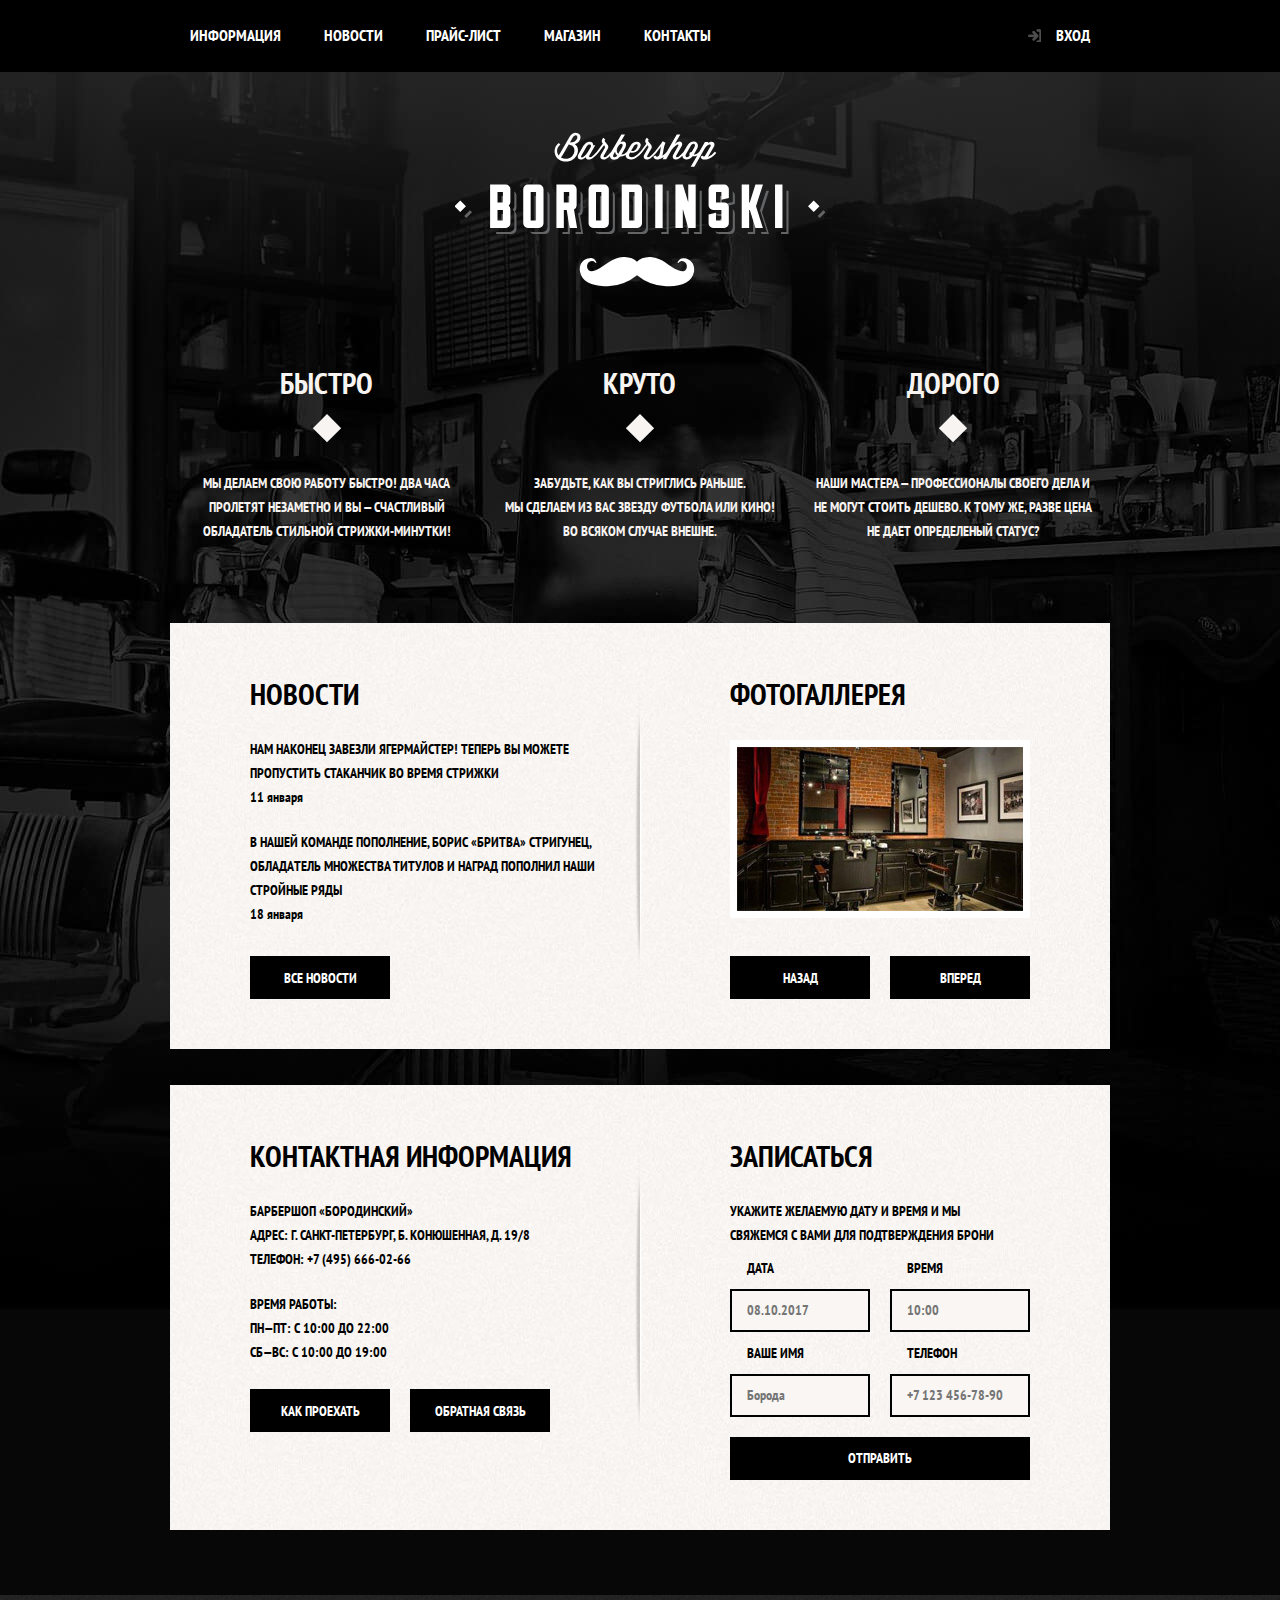
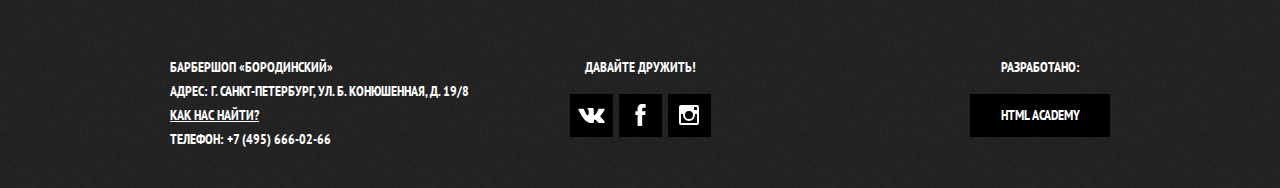
==== commit 1c3c4aa2: "Завершил верстку по первоначальному макету" ====
--- a/index.html
+++ b/index.html
@@ -1,179 +1,185 @@
-<!DOCTYPE html>
-  <html lang="ru">
-    <head>
-      <meta charset="utf-8">
-      <title>Barbershop borodinski</title>
-      <link rel="stylesheet" href="css/normalize.css">
-      <link rel="stylesheet" href="css/master.css">
-      <link href="https://fonts.googleapis.com/css?family=PT+Sans+Narrow:400,700&amp;subset=cyrillic-ext" rel="stylesheet">
-    </head>
-    <body>
-      <header class="page-header">
-        <div class="wraper wraper-header">
-
-          <nav class="page-navi main-page-navi clearfix">
-            <div class="page-header-logo">
-              <img src="img/index-logo.svg" width="371" height="155" alt="Логотип барбершопа">
-            </div>
-            <ul class="site-navi">
-              <li><a href="info.html">Информация</a></li>
-              <li><a href="news.html">Новости</a></li>
-              <li><a href="price.html">Прайс-лист</a></li>
-              <li><a href="shop.html">Магазин</a></li>
-              <li><a href="contacts.html">Контакты</a></li>
-            </ul>
-            <ul class="user-navi">
-              <li><a class="login-link" href="login.html">Вход</a></li>
-            </ul>
-          </nav>
-        </div>
-      </header>
-      <main>
-        <div class="wraper wraper-main">
-
-          <h1 class="visually-hidden">"Барбершоп бородинский"</h1>
-          <section class="features">
-            <h2 class="visually-hidden">Преимущества</h2>
-            <ul class="features-list">
-              <li class="feature-item">
-                <h3>БЫСТРО</h3>
-                <p>МЫ ДЕЛАЕМ СВОЮ РАБОТУ БЫСТРО! ДВА ЧАСА ПРОЛЕТЯТ
-                  НЕЗАМЕТНО И ВЫ — СЧАСТЛИВЫЙ ОБЛАДАТЕЛЬ
-                  СТИЛЬНОЙ СТРИЖКИ-МИНУТКИ!</p>
-              </li>
-              <li class="feature-item">
-                <h3>КРУТО</h3>
-                <p>ЗАБУДЬТЕ, КАК ВЫ СТРИГЛИСЬ РАНЬШЕ.<br>
-                МЫ СДЕЛАЕМ ИЗ ВАС ЗВЕЗДУ ФУТБОЛА ИЛИ КИНО!
-                ВО ВСЯКОМ СЛУЧАЕ ВНЕШНЕ.
-                </p>
-              </li>
-              <li class="feature-item">
-                <h3>ДОРОГО</h3>
-                <p>НАШИ МАСТЕРА — ПРОФЕССИОНАЛЫ СВОЕГО ДЕЛА И НЕ МОГУТ
-                  СТОИТЬ ДЕШЕВО. К ТОМУ ЖЕ, РАЗВЕ
-                  ЦЕНА НЕ ДАЕТ ОПРЕДЕЛЕНЫЙ СТАТУС?</p>
-              </li>
-            </ul>
-          </section>
-          <div class="noisy-background section-wraper">
-            <section class="news">
-              <h2>Новости</h2>
-              <ul class="news-list">
-                <li class="news-item">
-                  <p>НАМ НАКОНЕЦ ЗАВЕЗЛИ ЯГЕРМАЙСТЕР! ТЕПЕРЬ ВЫ МОЖЕТЕ ПРОПУСТИТЬ СТАКАНЧИК ВО ВРЕМЯ СТРИЖКИ</p>
-                  <time datetime="2019-01-11">11 января</time>
-                </li>
-                <li class="news-item">
-                  <p>В НАШЕЙ КОМАНДЕ ПОПОЛНЕНИЕ, БОРИС «БРИТВА» СТРИГУНЕЦ, ОБЛАДAТЕЛЬ МНОЖЕСТВА ТИТУЛОВ И НАГРАД ПОПОЛНИЛ НАШИ СТРОЙНЫЕ РЯДЫ</p>
-                  <time datetime="2019-01-18">18 января</time>
-                </li>
-              </ul>
-              <a href="news.html" class="button">Все новости</a>
-            </section>
-            <section class="gallery">
-              <h2>Фотогаллерея</h2>
-              <figure class="gallery-content">
-                <a href="#"><img src="img/studio.jpg" width="286" height="164" alt="Интерьер"> </a>
-              </figure>
-              <button type="button" name="back" class="button gallery-button gallery-button-back">Назад</button>
-              <button type="button" name="forward" class="button gallery-button gallery-button-forward">Вперед</button>
-            </section>
-          </div>
-          <div class="noisy-background section-wraper">
-            <section class="contacts noisy-background">
-              <h2>Контактная информация</h2>
-              <p>БАРБЕРШОП «БОРОДИНСКИЙ»<br>
-                АДРЕС: Г. САНКТ-ПЕТЕРБУРГ, Б. КОНЮШЕННАЯ, Д. 19/8<br>
-                ТЕЛЕФОН: +7 (495) 666-02-66</p>
-              <p>
-                Время работы:<br>
-                ПН—ПТ: С 10:00 ДО 22:00<br>
-                СБ—ВС: С 10:00 ДО 19:00
-              </p>
-              <a href="#" class="button">Как проехать</a>
-              <a href="#" class="button">Обратная связь</a>
-            </section>
-            <section class="appointment noisy-background">
-              <h2>Записаться</h2>
-              <b>УКАЖИТЕ ЖЕЛАЕМУЮ ДАТУ И ВРЕМЯ И МЫ СВЯЖЕМСЯ С ВАМИ ДЛЯ ПОДТВЕРЖДЕНИЯ БРОНИ</b>
-              <form class="appointment-form" action="index.html" method="post">
-                <p class="appointment-date-info">
-                  <label for="appointment-date">Дата</label>
-                  <input type="text" name="date" id="appointment-date" placeholder="08.10.2017">
-                </p>
-                <p class="appointment-time-info">
-                  <label for="appointment-time">Время</label>
-                  <input type="time" name="time" id="appointment-time" placeholder="10:00">
-                </p>
-                <p class="appointment-name-info">
-                  <label for="appointment-name">Ваше имя</label>
-                  <input type="text" name="name" id="appointment-name" placeholder="Борода">
-                </p>
-                <p class="appointment-phone-info">
-                  <label for="appointment-phone">Телефон</label>
-                  <input type="tel" name="phone" id="appointment-phone" placeholder="+7 123 456-78-90">
-                </p>
-                <button type="submit" name="send" class="appointment-button button">Отправить</button>
-              </form>
-            </section>
-          </div>
-        </div>
-      </main>
-      <footer class="page-footer">
-        <div class="wraper wraper-footer">
-
-          <p class="footer-contacts">
-            БАРБЕРШОП «БОРОДИНСКИЙ»<br>
-            АДРЕС: Г. САНКТ-ПЕТЕРБУРГ, УЛ. Б. КОНЮШЕННАЯ, Д. 19/8<br>
-            <a href="map.html">КАК НАС НАЙТИ?</a><br>
-            ТЕЛЕФОН: +7 (495) 666-02-66
-          </p>
-          <div class="footer-social">
-            <b>Давайте дружить!</b>
-            <ul>
-              <li><a href="#" class="button social-button vk-link" aria-label="Вконтакте">Вконтакте</a></li>
-              <li><a href="#" class="button social-button fb-link" aria-label="Фейсбук">Фейсбук</a></li>
-              <li><a href="#" class="button social-button inst-link" aria-label="Инстаграм">Инстаграм</a></li>
-            </ul>
-          </div>
-          <p class="footer-copyright">
-            <b>Разработано:</b>
-            <a href="https://htmlacademy.ru" class="button">HTML Academy</a>
-          </p>
-        </div>
-      </footer>
-      <section class="modal modal-login">
-        <h2>Личный кабинет</h2>
-        <p>Введите свой логин и пароль.</p>
-        <form class="modal-login-form" action="index.html" method="post">
-          <p>
-            <input type="text" name="login" id="modal-login-login" placeholder="Логин">
-            <label for="modal-login-login" class="visually-hidden">Логин</label>
-          </p>
-          <p>
-            <input type="password" name="password" id="modal-login-password" placeholder="Пароль">
-            <label for="modal-login-password" class="visually-hidden">Пароль</label>
-          </p>
-          <p class="modal-login-info">
-            <input type="checkbox" id="modal-login-remember" name="remember">
-            <label for="modal-login-remember">Запомните меня</label>
-            <a href="#" class="password-restore-link">Я забыл пароль</a>
-          </p>
-          <button type="submit" name="modal-login-button" class="button">Войти</button>
-        </form>
-        <button type="button" class="modal-login-close" name="mobutton">Закрыть</button>
-      </section>
-      <section class="modal modal-map">
-        <h2 class="visually-hidden">Месторасположение</h2>
-        <p>
-          <img src="img/map-full.jpg" width="766" height="560" alt="Офис компании по адресу: Г. САНКТ-ПЕТЕРБУРГ, УЛ. Б. КОНЮШЕННАЯ, Д. 19/8">
-        </p>
-        <button type="button" class="modal-map-close" name="momapbutton">Закрыть</button>
-
-      </section>
-
-
-
-    </body>
-  </html>
+<!DOCTYPE html>
+  <html lang="ru">
+    <head>
+      <meta charset="utf-8">
+      <title>Barbershop borodinski</title>
+      <link rel="stylesheet" href="css/normalize.css">
+      <link rel="stylesheet" href="css/master.css">
+      <link href="https://fonts.googleapis.com/css?family=PT+Sans+Narrow:400,700&amp;subset=cyrillic-ext" rel="stylesheet">
+    </head>
+    <body>
+      <header class="page-header">
+        <div class="wraper wraper-header">
+
+          <nav class="page-navi main-page-navi clearfix">
+            <div class="page-header-logo">
+              <img src="img/index-logo.svg" width="371" height="155" alt="Логотип барбершопа">
+            </div>
+            <ul class="site-navi">
+              <li><a href="info.html">Информация</a></li>
+              <li><a href="news.html">Новости</a></li>
+              <li><a href="price.html">Прайс-лист</a></li>
+              <li><a href="shop.html">Магазин</a></li>
+              <li><a href="contacts.html">Контакты</a></li>
+            </ul>
+            <ul class="user-navi">
+              <li><a class="login-link" onclick="openLogin(event)" href="login.html">Вход</a></li>
+            </ul>
+          </nav>
+        </div>
+      </header>
+      <main>
+        <div class="wraper wraper-main">
+
+          <h1 class="visually-hidden">"Барбершоп бородинский"</h1>
+          <section class="features">
+            <h2 class="visually-hidden">Преимущества</h2>
+            <ul class="features-list">
+              <li class="feature-item">
+                <h3>БЫСТРО</h3>
+                <p>МЫ ДЕЛАЕМ СВОЮ РАБОТУ БЫСТРО! ДВА ЧАСА ПРОЛЕТЯТ
+                  НЕЗАМЕТНО И ВЫ — СЧАСТЛИВЫЙ ОБЛАДАТЕЛЬ
+                  СТИЛЬНОЙ СТРИЖКИ-МИНУТКИ!</p>
+              </li>
+              <li class="feature-item">
+                <h3>КРУТО</h3>
+                <p>ЗАБУДЬТЕ, КАК ВЫ СТРИГЛИСЬ РАНЬШЕ.<br>
+                МЫ СДЕЛАЕМ ИЗ ВАС ЗВЕЗДУ ФУТБОЛА ИЛИ КИНО!
+                ВО ВСЯКОМ СЛУЧАЕ ВНЕШНЕ.
+                </p>
+              </li>
+              <li class="feature-item">
+                <h3>ДОРОГО</h3>
+                <p>НАШИ МАСТЕРА — ПРОФЕССИОНАЛЫ СВОЕГО ДЕЛА И НЕ МОГУТ
+                  СТОИТЬ ДЕШЕВО. К ТОМУ ЖЕ, РАЗВЕ
+                  ЦЕНА НЕ ДАЕТ ОПРЕДЕЛЕНЫЙ СТАТУС?</p>
+              </li>
+            </ul>
+          </section>
+          <div class="noisy-background section-wraper clearfix">
+            <section class="news">
+              <h2>Новости</h2>
+              <ul class="news-list">
+                <li class="news-item">
+                  <p>НАМ НАКОНЕЦ ЗАВЕЗЛИ ЯГЕРМАЙСТЕР! ТЕПЕРЬ ВЫ МОЖЕТЕ ПРОПУСТИТЬ СТАКАНЧИК ВО ВРЕМЯ СТРИЖКИ</p>
+                  <time datetime="2019-01-11">11 января</time>
+                </li>
+                <li class="news-item">
+                  <p>В НАШЕЙ КОМАНДЕ ПОПОЛНЕНИЕ, БОРИС «БРИТВА» СТРИГУНЕЦ, ОБЛАДAТЕЛЬ МНОЖЕСТВА ТИТУЛОВ И НАГРАД ПОПОЛНИЛ НАШИ СТРОЙНЫЕ РЯДЫ</p>
+                  <time datetime="2019-01-18">18 января</time>
+                </li>
+              </ul>
+              <a href="news.html" class="button">Все новости</a>
+            </section>
+            <section class="gallery">
+              <h2>Фотогаллерея</h2>
+              <figure class="gallery-content">
+                <a href="#"><img src="img/studio.jpg" width="286" height="164" alt="Интерьер"> </a>
+              </figure>
+              <div class="gallery-buttons">
+                <button type="button" name="back" class="button gallery-button gallery-button-back">Назад</button>
+                <button type="button" name="forward" class="button gallery-button gallery-button-forward">Вперед</button>
+              </div>
+            </section>
+          </div>
+          <div class="noisy-background section-wraper clearfix">
+            <section class="contacts">
+              <h2>Контактная информация</h2>
+              <p>БАРБЕРШОП «БОРОДИНСКИЙ»<br>
+                АДРЕС: Г. САНКТ-ПЕТЕРБУРГ, Б. КОНЮШЕННАЯ, Д. 19/8<br>
+                ТЕЛЕФОН: +7 (495) 666-02-66</p>
+              <p>
+                Время работы:<br>
+                ПН—ПТ: С 10:00 ДО 22:00<br>
+                СБ—ВС: С 10:00 ДО 19:00
+              </p>
+              <div class="contacts-buttons">
+                <a href="map.html" class="button" id="map-button" onclick="openMap(event)">Как проехать</a>
+                <a href="#" class="button">Обратная связь</a>
+              </div>
+            </section>
+            <section class="appointment noisy-background">
+              <h2>Записаться</h2>
+              <b>УКАЖИТЕ ЖЕЛАЕМУЮ ДАТУ И ВРЕМЯ И МЫ СВЯЖЕМСЯ С ВАМИ ДЛЯ ПОДТВЕРЖДЕНИЯ БРОНИ</b>
+              <form class="appointment-form" action="mailto:ehal.bydlo@gmail.com" enctype="text/plain" method="post">
+                <p class="appointment-date-info">
+                  <label for="appointment-date">Дата</label>
+                  <input type="text" name="date" id="appointment-date" placeholder="08.10.2017">
+                </p>
+                <p class="appointment-time-info">
+                  <label for="appointment-time">Время</label>
+                  <input type="text" name="time" id="appointment-time" placeholder="10:00">
+                </p>
+                <p class="appointment-name-info">
+                  <label for="appointment-name">Ваше имя</label>
+                  <input type="text" name="name" id="appointment-name" placeholder="Борода">
+                </p>
+                <p class="appointment-phone-info">
+                  <label for="appointment-phone">Телефон</label>
+                  <input type="tel" name="phone" id="appointment-phone" placeholder="+7 123 456-78-90">
+                </p>
+                <button type="submit" name="send" class="appointment-button button">Отправить</button>
+              </form>
+            </section>
+          </div>
+        </div>
+      </main>
+      <footer class="page-footer">
+        <div class="wraper wraper-footer">
+
+          <p class="footer-contacts">
+            БАРБЕРШОП «БОРОДИНСКИЙ»<br>
+            АДРЕС: Г. САНКТ-ПЕТЕРБУРГ, УЛ. Б. КОНЮШЕННАЯ, Д. 19/8<br>
+            <a href="map.html">КАК НАС НАЙТИ?</a><br>
+            ТЕЛЕФОН: +7 (495) 666-02-66
+          </p>
+          <div class="footer-social">
+            <b>Давайте дружить!</b>
+            <ul>
+              <li><a href="#" class="button social-button vk-link" aria-label="Вконтакте"></a></li>
+              <li><a href="#" class="button social-button fb-link" aria-label="Фейсбук"></a></li>
+              <li><a href="#" class="button social-button inst-link" aria-label="Инстаграм"></a></li>
+            </ul>
+          </div>
+          <p class="footer-copyright">
+            <b>Разработано:</b>
+            <a href="https://htmlacademy.ru" class="button">HTML Academy</a>
+          </p>
+        </div>
+      </footer>
+      <section class="modal modal-login visually-hidden">
+        <div class="noisy-background">
+          <h2>Личный кабинет</h2>
+          <p>Введите пожалуйста свой логин и пароль.</p>
+          <form class="modal-login-form" action="index.html" method="post">
+            <p>
+              <input type="text" name="login" id="modal-login-login" placeholder="Логин">
+              <label for="modal-login-login" class="visually-hidden">Логин</label>
+            </p>
+            <p>
+              <input type="password" name="password" id="modal-login-password" placeholder="Пароль">
+              <label for="modal-login-password" class="visually-hidden">Пароль</label>
+            </p>
+            <p class="modal-login-info">
+              <input type="checkbox" id="modal-login-remember" name="remember" class="visually-hidden">
+              <label for="modal-login-remember">Запомните меня</label>
+              <a href="#" class="password-restore-link">Я забыл пароль!</a>
+            </p>
+            <button type="submit" name="modal-login-button" class="button">Войти</button>
+          </form>
+          <button type="button" class="modal-close" name="mobutton" onclick="closeLogin(event)" aria-label="Закрыть форму входа"></button>
+        </div>
+      </section>
+      <section class="modal modal-map visually-hidden">
+        <h2 class="visually-hidden">Месторасположение</h2>
+        <p>
+          <img src="img/map-full.jpg" width="766" height="560" alt="Офис компании по адресу: Г. САНКТ-ПЕТЕРБУРГ, УЛ. Б. КОНЮШЕННАЯ, Д. 19/8">
+          <button type="button" class="modal-close" name="momapbutton" onclick="closeMap(event)" aria-label="Закрыть карту"></button>
+        </p>
+
+      </section>
+
+
+      <script type="text/javascript" src="js/modals.js"></script>
+    </body>
+  </html>
--- a/css/master.css
+++ b/css/master.css
@@ -26,6 +26,7 @@
 
   background: #000000 url("../img/background.jpg") no-repeat center 40px;
 }
+
 .inner-page {
   color: #000000;
   background-color: #ffffff;
@@ -220,6 +221,8 @@
 }
 
 .section-wraper {
+  box-sizing: border-box;
+
   margin-bottom: 36px;
   padding-top: 50px;
 }
@@ -232,6 +235,150 @@
   color: #000000;
   background: #f8f5f2 url("../img/noise-bg.jpg") 0 0;
 }
+section.news,
+section.gallery,
+section.contacts,
+section.appointment {
+  width: 50%;
+  box-sizing: border-box;
+
+  padding-left: 80px;
+}
+section.news,
+section.contacts {
+  position: relative;
+  float: left;
+}
+
+section.gallery,
+section.appointment  {
+  float: right;
+
+  padding-left: 90px;
+}
+
+section.appointment {
+  padding-right: 80px;
+}
+
+section.news h2,
+section.gallery h2,
+section.contacts h2,
+section.appointment h2 {
+  font-size: 30px;
+  line-height: 42px;
+}
+
+section.news ul {
+  list-style: none;
+  padding: 0;
+}
+
+.news-item p,
+.contacts p,
+.appointment b {
+  padding-right: 10px;
+  margin-top: 21.5px;
+  margin-bottom: 0;
+}
+
+.appointment b {
+  display: block;
+}
+
+.appointment-form {
+  display: block;
+
+  margin: 0;
+  padding: 0;
+}
+
+.appointment-form p {
+  display: inline-block;
+
+  margin: 0;
+}
+
+.appointment-form p:nth-of-type(even) {
+  float: right;
+}
+
+.appointment-form label,
+.modal-login-form label {
+  display: block;
+
+  padding: 9px 17px;
+}
+.appointment-form input,
+.modal-login-form input {
+  width: 140px;
+  height: 43px;
+  box-sizing: border-box;
+  padding-left: 15px;
+
+  border: 2px solid #000101;
+  background-color: #f9f6f3;
+
+  font-size: 14px;
+  line-height: 24px;
+  font-family: "PT Sans Narrow", Arial, sans-serif;
+  font-weight: bold;
+}
+.news-item time {
+  text-transform: lowercase;
+}
+
+section.news .button,
+section.contacts .button,
+section.gallery .button {
+  margin-top: 30px;
+  margin-bottom: 50px;
+  width: 140px;
+}
+section.contacts .button {
+  margin-top: 25px;
+}
+section.gallery .button {
+  margin-top: 38px;
+}
+
+.gallery-buttons,
+.contacts-buttons {
+  display: flex;
+  width: 300px;
+  justify-content: space-between;
+}
+
+.appointment .button,
+.modal-login-form .button {
+  width: 300px;
+
+  margin: 20px 0 50px
+}
+
+section.gallery figure {
+  width: 300px;
+  height: 178px;
+  margin: 0;
+  margin-top: 25px;
+  box-sizing: border-box;
+
+  border: 7px solid #ffffff;
+}
+
+section.news::before,
+section.contacts::before {
+  content: "";
+  position: absolute;
+
+  top: 25px;
+  left: 465px;
+
+  width: 8px;
+  height: 278px;
+
+  background-image: url("../img/split.png")
+}
 .inner-page h1 {
   padding-top: 50px;
   margin: 0;
@@ -243,6 +390,7 @@
 .inner-page main {
   padding-bottom: 13px;
   box-shadow: 0 20px 20px 0 rgba(0, 0, 0, 0.5);
+  opacity: 0.999
 }
 
 .breadcrumbs {
@@ -280,7 +428,7 @@
   font: inherit;
   display: block;
 
-  padding: 10px 0;
+  padding: 9.5px 0;
 
   text-align: center;
   vertical-align: middle;
@@ -336,7 +484,8 @@
   margin-bottom: 50px;
 }
 
-.filter label::before {
+.filter label::before,
+.modal-login label::before {
   content: "";
   position: absolute;
   left: 0;
@@ -352,7 +501,8 @@
 
 }
 
-.filter label::after {
+.filter label::after,
+.modal-login label::after {
   display: none;
 
   content: "";
@@ -366,17 +516,21 @@
 
   background: url("../img/checkbox-cross.svg") no-repeat 50%;
 }
-.filter label {
+.filter label,
+.modal-login label {
   vertical-align: middle;
 
   cursor: pointer;
 }
 .filter label:hover,
-.filter input:focus + label {
+.filter input:focus + label,
+.modal-login label:hover,
+.modal-login input:focus + label {
   color: #663d15;
 }
 
-.filter input:checked + label::after {
+.filter input:checked + label::after,
+.modal-login input:checked + label::after {
   display: block;
 }
 
@@ -484,14 +638,12 @@
 .catalog-item-price .button {
   width: 78px;
 }
-.catalog-item-price b {
-  padding: 10px 0;
-  width: 109px;
-
-  text-align: center;
-  vertical-align: middle;
-
-  background-color: #e5e5e5;
+.catalog-item-price b {
+  padding: 9.5px 0;
+  width: 109px;
+  text-align: center;
+  vertical-align: middle;
+  background-color: #e5e5e5;
 }
 
 .paginator {
@@ -509,12 +661,10 @@
   width: 43px;
 }
 
-.paginator-item-current {
-  padding: 10px 0;
-
-  text-align: center;
-
-  background-color: #ffffff;
+.paginator-item-current {
+  padding: 9.5px 0;
+  text-align: center;
+  background-color: #ffffff;
 }
 
 .price-page .wraper-main > h2 {
@@ -718,9 +868,114 @@
 section.product-info li {
   margin-bottom: 8px;
 }
-.page-footer {
+.page-footer {
+  margin-top: 65px;
+  padding-top: 60px;
+  padding-bottom: 37px;
+  color: #ffffff;
+  background: #232323 url("../img/dark-noise-bg.jpg") 0 0;
+}
+
+.inner-page .page-footer {
+  margin-top: 0;
+}
+
+.wraper-footer {
+  display: flex;
+}
+
+.footer-contacts {
+  margin: 0;
+  padding: 0;
+  width: 310px;
+}
+
+.footer-contacts a {
   color: #ffffff;
-  background: #232323 url("../img/dark-noise-bg.jpg") 0 0;
+  text-decoration: underline;
+}
+.footer-social {
+  width: 320px;
+
+  text-align: center;
+}
+
+.footer-social ul {
+  display: flex;
+  flex-wrap: wrap;
+  justify-content: center;
+
+  margin: 0;
+  margin-top: 15px;
+  padding: 0;
+
+  list-style: none;
+}
+
+.footer-social li {
+  margin: 0 3px 6px;
+}
+
+.social-button {
+  position: relative;
+  padding: 0;
+  margin: 0;
+
+  height: 43px;
+  width: 43px;
+}
+
+.social-button::before {
+  content: "";
+  position: absolute;
+  top: 0;
+  left: 0;
+
+  width: 100%;
+  height: 100%;
+
+  background-repeat: no-repeat;
+  background-position: 50%;
+}
+
+.vk-link::before {
+  background-image: url("../img/vk.svg");
+}
+
+.fb-link::before {
+  background-image: url("../img/facebook.svg");
+}
+
+.inst-link::before {
+  background-image: url("../img/instagram.svg");
+}
+
+.vk-link:hover::before,
+.vk-link:focus::before {
+  background-image: url("../img/vk-black.svg");
+}
+
+.fb-link:hover::before,
+.fb-link:focus::before {
+  background-image: url("../img/facebook-black.svg");
+}
+
+.inst-link:hover::before,
+.inst-link:focus::before {
+  background-image: url("../img/instagram-black.svg");
+}
+
+.footer-copyright {
+  width: 140px;
+  margin: 0;
+  margin-left: 170px;
+  padding: 0;
+
+  text-align: center;
+}
+
+.footer-copyright a {
+  margin-top: 15px;
 }
 
 .page-footer .button:hover,
@@ -729,3 +984,130 @@
 
   background-color: #ffffff;
 }
+
+.modal {
+  position: absolute;
+  z-index: 10;
+  left: 50%;
+
+  box-sizing: border-box;
+  box-shadow: 0 30px 50px 0 rgba(0, 1, 1, 0.75);
+
+  transform: translateX(-50%);
+}
+
+.modal-login {
+  top: 123px;
+
+  width: 460px;
+  height: 385px;
+}
+
+.modal-login .noisy-background {
+  position: relative;
+
+  height: 100%;
+  width: 100%;
+  box-sizing: border-box;
+  padding: 46px 80px 58px;
+}
+.modal-login h2 {
+  margin: 0;
+  margin-bottom: 21.5px;
+
+  font-size: 30px;
+  line-height: 42px;
+}
+
+.modal-login p {
+  margin: 0 0 15px;
+
+  font-size: 14px;
+  line-height: normal;
+}
+
+.modal-login-form p {
+  margin-bottom: 9px;
+}
+
+.modal-login-form :focus:not(:hover) {
+  outline-color: #000000;
+}
+
+.modal-login input {
+  width: 100%;
+
+  text-transform: uppercase;
+}
+
+.modal-login input::placeholder {
+  color: #000000;
+  opacity: 1;
+}
+
+p.modal-login-info {
+  position: relative;
+
+  margin: 0;
+  margin-top: 15px;
+  padding-left: 32px;
+  height: 20px;
+}
+
+.modal-login-info label {
+  display: inline-block;
+  padding: 0;
+
+  max-width: 50%;
+  vertical-align: top;
+}
+
+.modal-login-info label::before {
+  height: 20px;
+  width: 20px;
+}
+
+.password-restore-link {
+  float: right;
+
+  text-decoration: underline;
+}
+
+.modal-login-button {
+  margin-top: 17px;
+}
+.modal-map {
+  top: 576px;
+
+  width: 780px;
+  height: 574px;
+
+  border: 7px solid #ffffff;
+}
+
+.modal-map p {
+  position: relative;
+  margin: 0;
+}
+
+
+.modal-close {
+  position: absolute;
+  top: 2px;
+  right: -39px;
+
+  width: 19px;
+  height: 19px;
+  padding: 0;
+
+  border: none;
+  background: url("../img/cross-map.svg");
+  background-size: contain;
+
+  cursor: pointer;
+}
+
+.modal-login .modal-close {
+  top: 9px;
+  right: -33px;
+}
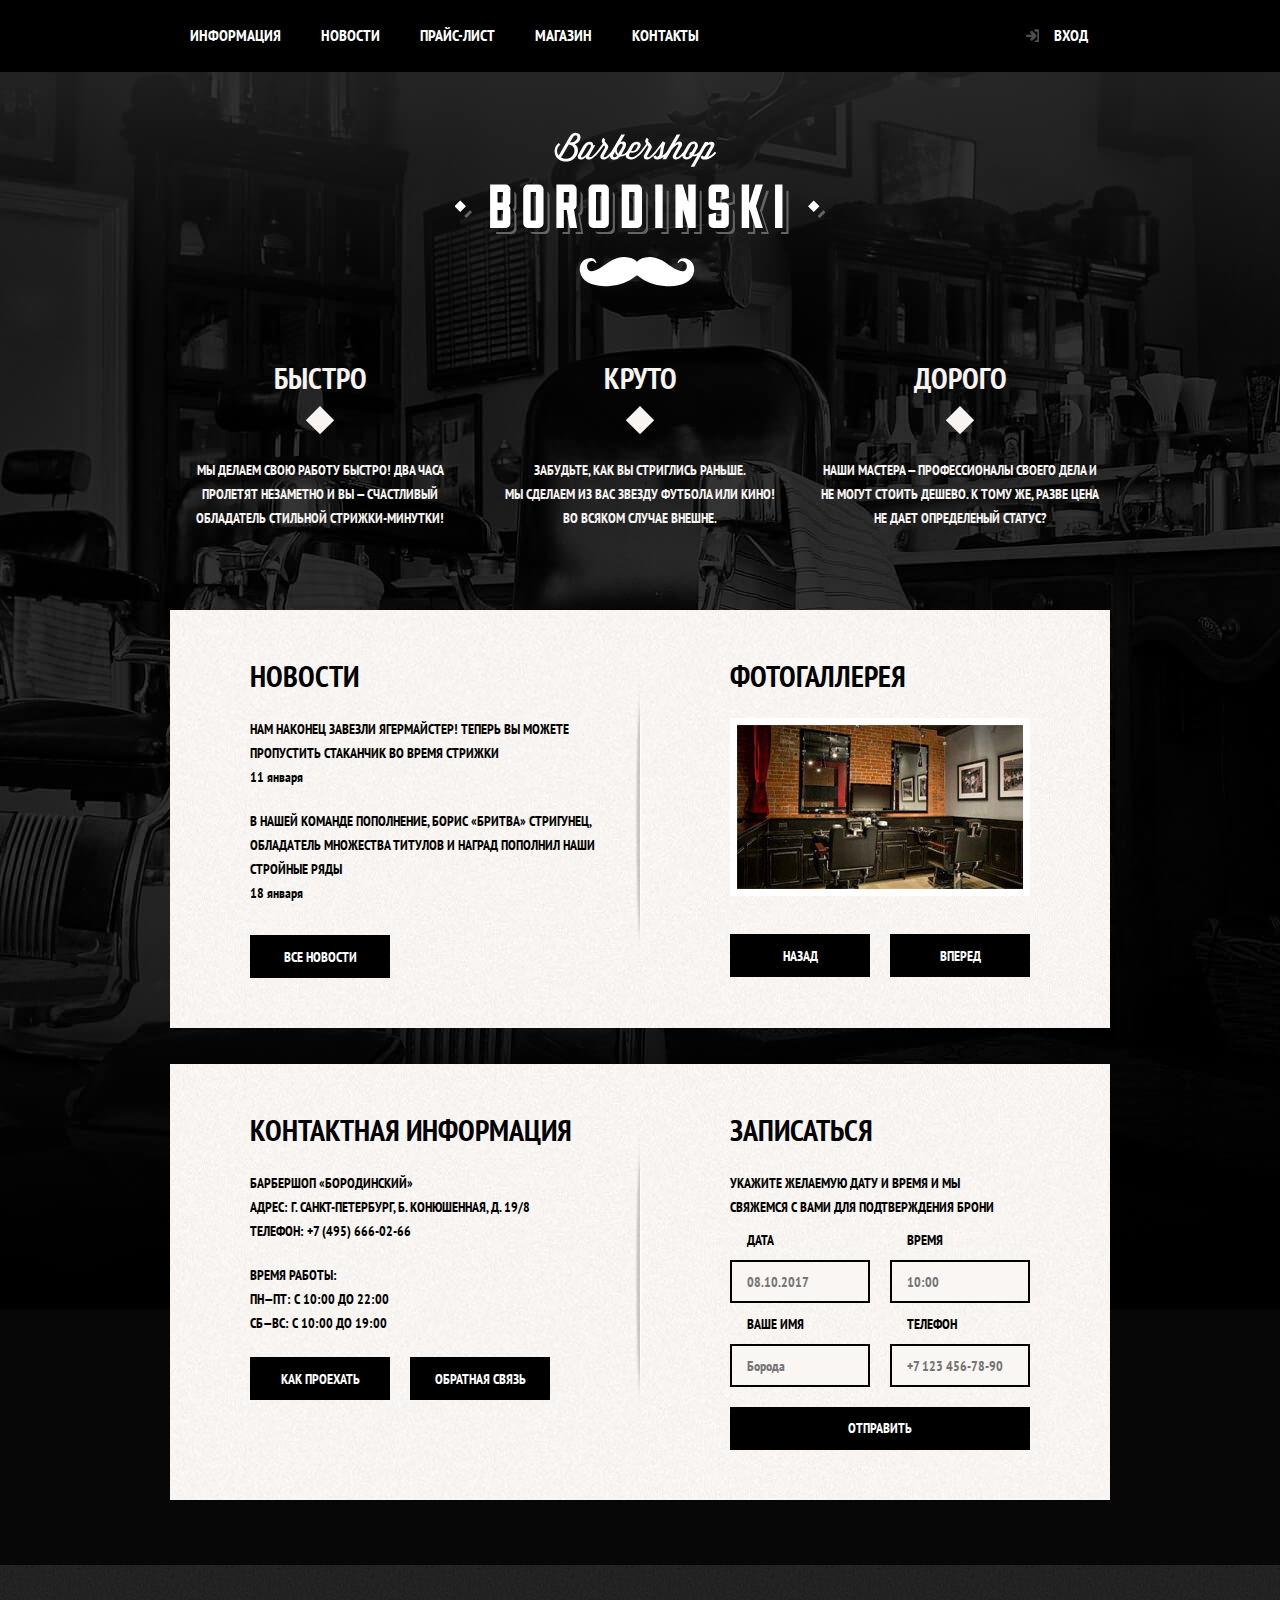
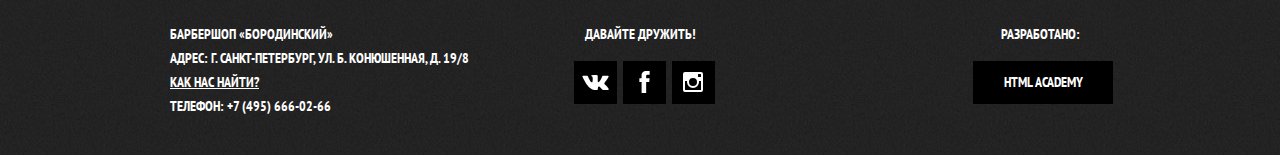
==== commit 796c8968: "Отладка по пиксель перфекту" ====
--- a/index.html
+++ b/index.html
@@ -130,7 +130,7 @@
           <p class="footer-contacts">
             БАРБЕРШОП «БОРОДИНСКИЙ»<br>
             АДРЕС: Г. САНКТ-ПЕТЕРБУРГ, УЛ. Б. КОНЮШЕННАЯ, Д. 19/8<br>
-            <a href="map.html">КАК НАС НАЙТИ?</a><br>
+            <a href="map.html" onclick="openMap(event)">КАК НАС НАЙТИ?</a><br>
             ТЕЛЕФОН: +7 (495) 666-02-66
           </p>
           <div class="footer-social">
--- a/css/master.css
+++ b/css/master.css
@@ -82,19 +82,19 @@
 }
 .page-navi li {
   display: inline-block;
+  margin-right: -3px;
   font-size: 16px;
   line-height: 20px;
   color: #ffffff;
 }
 .page-navi a,
-.site-navi-current span {
-  display: block;
-  height: 72px;
-  box-sizing: border-box;
-  padding: 25px 20px;
-
-  text-decoration: none;
-  color: #ffffff;
+.site-navi-current span {
+  display: block;
+  height: 72px;
+  box-sizing: border-box;
+  padding: 25px 20px;
+  text-decoration: none;
+  color: #ffffff;
 }
 .page-navi a:hover,
 .page-navi a:active,
@@ -105,9 +105,10 @@
 .page-navi a:focus:not(:hover) {
   box-shadow: inset 0 0 0 4px #ffffff;
 }
-.site-navi-current {
+li.site-navi-current {
   box-shadow: inset 0 -4px 0 #ffffff;
-  margin: 0 20px;
+  margin-left: 20px;
+  margin-right: 17px;
 }
 .site-navi-current a {
   margin: 0 -20px;
@@ -138,11 +139,11 @@
   padding-right: 22px;
 
 }
-.login-link {
-  position: relative;
-  width: 107px;
-
-  text-align: right;
+.user-navi a.login-link {
+  position: relative;
+  margin-right: 5px;
+  width: 107px;
+  text-align: right;
 }
 .login-link::before {
   content: "";
@@ -168,63 +169,52 @@
   color: #ffffff;
 }
 
-.features {
-  margin-top: 290px;
-
-  text-align: center;
-  color: #f7f4f1;
-}
-.features-list {
-  display: flex;
-  justify-content: space-around;
-
-  margin: 0;
-  padding: 0;
-
-  list-style: none;
-}
-.feature-item {
-  flex-basis: 300px;
-  max-width: 300px;
-
-  padding: 0 15px;
-}
-.feature-item h3 {
-  position: relative;
-
-  margin: 0;
-  padding: 0;
-  margin-bottom: 67px;
-
-  font-size: 30px;
-  line-height: 42px;
-}
-
-.feature-item h3::after {
-  content: "";
-
-  position: absolute;
-  top: 52px;
-  left: 50%;
-
-  width: 20px;
-  height: 20px;
-
-  background-color: #f7f4f1;
-
-  transform: rotate(45deg);
-  transform-origin: left top;
-}
-
-.feature-item p {
-  margin-bottom: 80px;
-}
-
-.section-wraper {
-  box-sizing: border-box;
-
-  margin-bottom: 36px;
-  padding-top: 50px;
+.features {
+  margin-top: 285px;
+  text-align: center;
+  color: #f7f4f1;
+}
+.features-list {
+  display: flex;
+  justify-content: space-between;
+  margin: 0;
+  padding: 0;
+  list-style: none;
+}
+.feature-item {
+  flex-basis: 300px;
+  max-width: 300px;
+}
+.feature-item h3 {
+  position: relative;
+  margin: 0;
+  padding: 0;
+  margin-bottom: 59px;
+  font-size: 30px;
+  line-height: 42px;
+}
+
+.feature-item h3::after {
+  content: "";
+  position: absolute;
+  top: 49px;
+  left: 50%;
+  width: 20px;
+  height: 20px;
+  background-color: #f7f4f1;
+  transform: rotate(45deg);
+  transform-origin: left top;
+}
+
+.feature-item p {
+  margin-bottom: 80px;
+  padding: 0 10px;
+}
+
+.section-wraper {
+  box-sizing: border-box;
+  margin-bottom: 36px;
+  padding-top: 45px;
 }
 
 .section-wraper h2 {
@@ -276,10 +266,10 @@
 
 .news-item p,
 .contacts p,
-.appointment b {
-  padding-right: 10px;
-  margin-top: 21.5px;
-  margin-bottom: 0;
+.appointment b {
+  padding-right: 10px;
+  margin-top: 20px;
+  margin-bottom: 0;
 }
 
 .appointment b {
@@ -304,10 +294,9 @@
 }
 
 .appointment-form label,
-.modal-login-form label {
-  display: block;
-
-  padding: 9px 17px;
+.modal-login-form label {
+  display: block;
+  padding: 8.5px 17px;
 }
 .appointment-form input,
 .modal-login-form input {
@@ -335,8 +324,8 @@
   margin-bottom: 50px;
   width: 140px;
 }
-section.contacts .button {
-  margin-top: 25px;
+section.contacts .button {
+  margin-top: 22px;
 }
 section.gallery .button {
   margin-top: 38px;
@@ -350,20 +339,18 @@
 }
 
 .appointment .button,
-.modal-login-form .button {
-  width: 300px;
-
-  margin: 20px 0 50px
-}
-
-section.gallery figure {
-  width: 300px;
-  height: 178px;
-  margin: 0;
-  margin-top: 25px;
-  box-sizing: border-box;
-
-  border: 7px solid #ffffff;
+.modal-login-form .button {
+  width: 300px;
+  margin: 19.5px 0 50px;
+}
+
+section.gallery figure {
+  width: 300px;
+  height: 178px;
+  margin: 0;
+  margin-top: 21px;
+  box-sizing: border-box;
+  border: 7px solid #ffffff;
 }
 
 section.news::before,
@@ -379,13 +366,13 @@
 
   background-image: url("../img/split.png")
 }
-.inner-page h1 {
-  padding-top: 50px;
-  margin: 0;
-  margin-bottom: 20px;
-
-  font-size: 30px;
-  line-height: 42px;
+.inner-page h1 {
+  letter-spacing: 0.05px;
+  padding-top: 50px;
+  margin: 0;
+  margin-bottom: 15px;
+  font-size: 30px;
+  line-height: 42px;
 }
 .inner-page main {
   padding-bottom: 13px;
@@ -393,29 +380,25 @@
   opacity: 0.999
 }
 
-.breadcrumbs {
-  display: inline-flex;
-  flex-wrap: wrap;
-  justify-content: flex-start;
-
-  margin: 0;
-  padding: 0;
-
-  list-style: none;
-}
-
-.breadcrumbs li {
-  position: relative;
-  margin-right: 45px;
+.breadcrumbs {
+  margin: 0;
+  padding: 0;
+  list-style: none;
+}
+
+.breadcrumbs li {
+  display: inline-block;
+  position: relative;
+  margin-right: 40px;
 }
 
 .breadcrumbs li:not(.breadcrumbs-current)::after {
   content: "";
   position: absolute;
   top: 8px;
-  right: -28px;
-  width: 7px;
-  height: 7px;
+  right: -24px;
+  width: 8px;
+  height: 8px;
   background-color: #000000;
   transform: rotate(45deg);
 }
@@ -427,16 +410,13 @@
 .button {
   font: inherit;
   display: block;
-
   padding: 9.5px 0;
-
   text-align: center;
-  vertical-align: middle;
+  /* vertical-align: middle; */
   color: #ffffff;
   text-transform: uppercase;
   font-size: 14px;
   line-height: 24px;
-
   background-color: #000000;
   border:none;
   cursor: pointer;
@@ -475,9 +455,8 @@
 }
 .filter-option {
   position: relative;
-
   padding-left: 43px;
-  margin-bottom: 17px;
+  margin-bottom: 18px;
 }
 
 .filter-option:last-of-type {
@@ -573,15 +552,14 @@
   margin-left: 240px;
 }
 
-.catalog-list {
-  display: flex;
-  flex-wrap: wrap;
-  justify-content: space-between;
-
-  padding: 0;
-  margin: 0;
-
-  list-style: none;
+.catalog-list {
+  display: flex;
+  flex-wrap: wrap;
+  justify-content: space-between;
+  padding: 0;
+  margin: 0;
+  margin-top: 7px;
+  list-style: none;
 }
 
 .catalog-item {
@@ -630,10 +608,9 @@
   display: block;
 }
 
-p.catalog-item-price {
-  display: flex;
-
-  margin: 0 16.5px;
+p.catalog-item-price {
+  display: flex;
+  margin: -1px 16px 1px;
 }
 .catalog-item-price .button {
   width: 78px;
@@ -667,15 +644,14 @@
   background-color: #ffffff;
 }
 
-.price-page .wraper-main > h2 {
-  position: relative;
-
-  margin: 50px 0 60px;
-  padding: 0;
-
-  text-align:center;
-  font-size: 48px;
-  line-height: 48px;
+.price-page .wraper-main > h2 {
+  position: relative;
+  margin: 48px 0 60px;
+  padding: 0;
+  text-align:center;
+  font-size: 48px;
+  line-height: 48px;
+  letter-spacing: 0.2px;
 }
 
 .price-page .wraper-main > h2::before,
@@ -712,59 +688,51 @@
 }
 
 section.aid-info ul,
-section.product-info ul {
-  margin: 0;
-  padding: 0;
-  margin-bottom: 64px;
-
-  list-style: none;
+section.product-info ul {
+  margin: 0;
+  padding: 0;
+  margin-bottom: 58px;
+  list-style: none;
 }
 
 section.aid-info li,
-section.product-info li {
-  position: relative;
-
-  padding-left: 20px;
-  margin-bottom: 20px;
+section.product-info li {
+  position: relative;
+  padding-left: 20px;
+  margin-bottom: 13.5px;
 }
 
 section.aid-info li::before,
-section.product-info li::before {
-  content: "";
-  position: absolute;
-
-  left: 2px;
-  top: 8px;
-
-  width: 7px;
-  height: 7px;
-
-  background-color: #000000;
-
-  transform: rotate(45deg);
-}
-.price-page .wraper-main h3 {
-  margin: 0;
-  margin-bottom: 33px;
-
-  font-size: 24px;
-  line-height: 30px;
-}
-
-.price-list-table {
-  border-collapse: collapse;
-}
-
-.price-list-table td {
-  width: 231px;
-  height: 43px;
-  box-sizing: border-box;
-  padding-left: 17px;
-
-  text-align: left;
-
-  background-color: #f9f6f3;
-  border: 2px solid #000000;
+section.product-info li::before {
+  content: "";
+  position: absolute;
+  left: 1.5px;
+  top: 7.5px;
+  width: 7px;
+  height: 7px;
+  background-color: #000000;
+  transform: rotate(45deg);
+}
+.price-page .wraper-main h3 {
+  margin: 0;
+  margin-bottom: 28px;
+  font-size: 24px;
+  line-height: 30px;
+}
+
+.price-list-table {
+  border-collapse: collapse;
+  margin-top: 35px;
+}
+
+.price-list-table td {
+  width: 231px;
+  height: 41.5px;
+  box-sizing: border-box;
+  padding-left: 17px;
+  text-align: left;
+  background-color: #f9f6f3;
+  border: 2px solid #000000;
 }
 
 .price-list-table td:nth-of-type(2n) {
@@ -783,14 +751,14 @@
   padding-right: 80px;
 }
 
-section.info p:last-of-type {
-  float: right;
-
-  padding-left: 10px;
-}
-
-.price-page main.noisy-background {
-  padding-bottom: 80px;
+section.info p:last-of-type {
+  float: right;
+  padding-left: 10px;
+  letter-spacing: 0.1px;
+}
+
+.price-page main.noisy-background {
+  padding-bottom: 76px;
 }
 
 section.product-photos {
@@ -799,11 +767,11 @@
   width: 50%;
 }
 
-.product-photo-full {
-  margin: 0;
-  padding: 0;
-  width: 460px;
-
+.product-photo-full {
+  margin: 0;
+  margin-top: 9px;
+  padding: 0;
+  width: 460px;
 }
 .product-photos img {
   display: block;
@@ -840,12 +808,13 @@
 }
 
 p.product-availability,
-p.product-article {
-  float: left;
-
-  width: 50%;
-  margin-top: 24px;
-  margin-bottom: 35px;
+p.product-article {
+  float: left;
+  width: 50%;
+  box-sizing: border-box;
+  padding-right: 12px;
+  margin-top: 27px;
+  margin-bottom: 29px;
 }
 
 p.product-article {
@@ -855,22 +824,25 @@
   color: #aeaeae;
 }
 
-.product-info .catalog-item-price {
-  margin-top: 40px;
-}
-
-.product-info h3 {
-  margin: 0;
-  margin-top: 65px;
-  margin-bottom: 33px;
-}
-
-section.product-info li {
-  margin-bottom: 8px;
+.product-info .catalog-item-price {
+  margin-top: 36.5px;
+}
+
+.product-info h3 {
+  margin: 0;
+  padding: 0;
+  margin-top: 61px;
+  margin-bottom: 28px;
+  font-size: 24px;
+  line-height: 30px;
+}
+
+section.product-info li {
+  margin-bottom: 0px;
 }
 .page-footer {
   margin-top: 65px;
-  padding-top: 60px;
+  padding-top: 57px;
   padding-bottom: 37px;
   color: #ffffff;
   background: #232323 url("../img/dark-noise-bg.jpg") 0 0;
@@ -900,16 +872,15 @@
   text-align: center;
 }
 
-.footer-social ul {
-  display: flex;
-  flex-wrap: wrap;
-  justify-content: center;
-
-  margin: 0;
-  margin-top: 15px;
-  padding: 0;
-
-  list-style: none;
+.footer-social ul {
+  display: flex;
+  flex-wrap: wrap;
+  justify-content: center;
+  margin: 0;
+  margin-top: 15px;
+  padding: 0;
+  padding-left: 8px;
+  list-style: none;
 }
 
 .footer-social li {
@@ -974,8 +945,10 @@
   text-align: center;
 }
 
-.footer-copyright a {
-  margin-top: 15px;
+.footer-copyright a {
+  margin-top: 15px;
+  margin-right: -3px;
+  margin-left: 3px;
 }
 
 .page-footer .button:hover,
@@ -1030,9 +1003,6 @@
   margin-bottom: 9px;
 }
 
-.modal-login-form :focus:not(:hover) {
-  outline-color: #000000;
-}
 
 .modal-login input {
   width: 100%;
